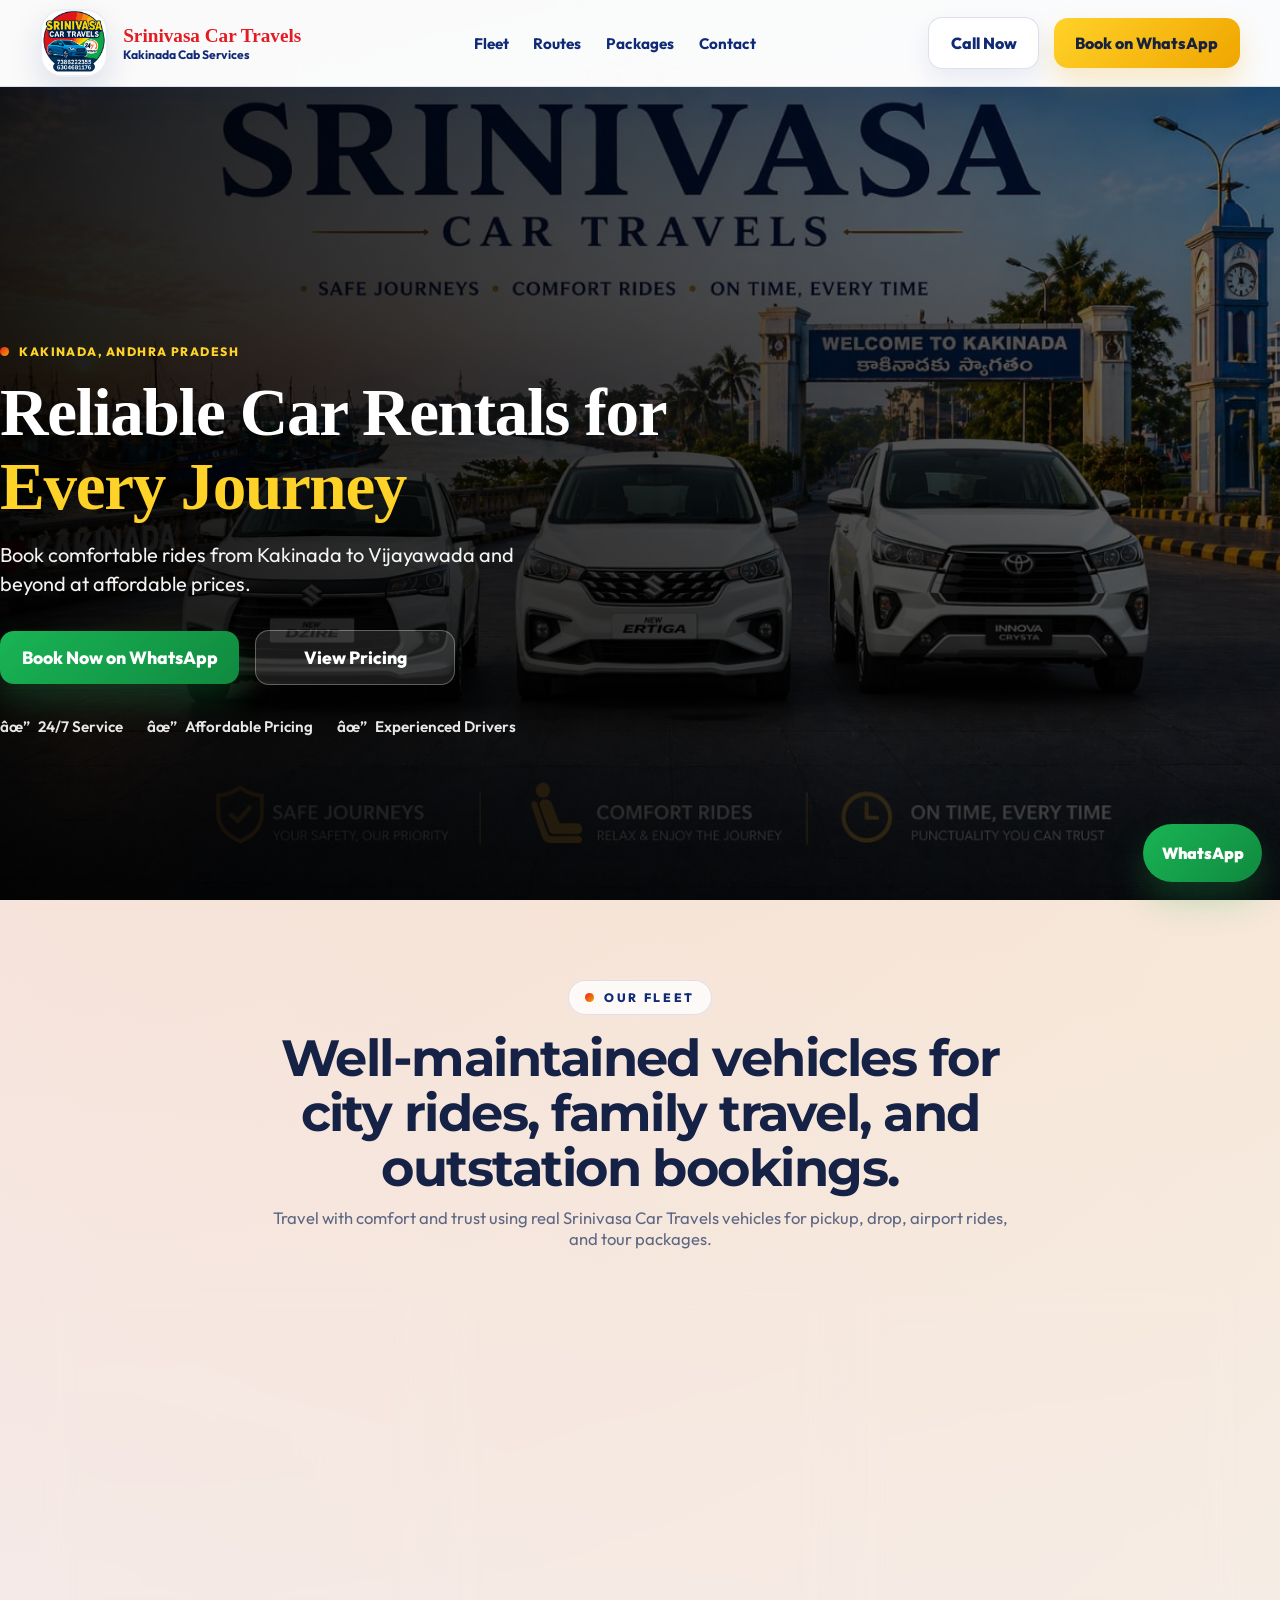
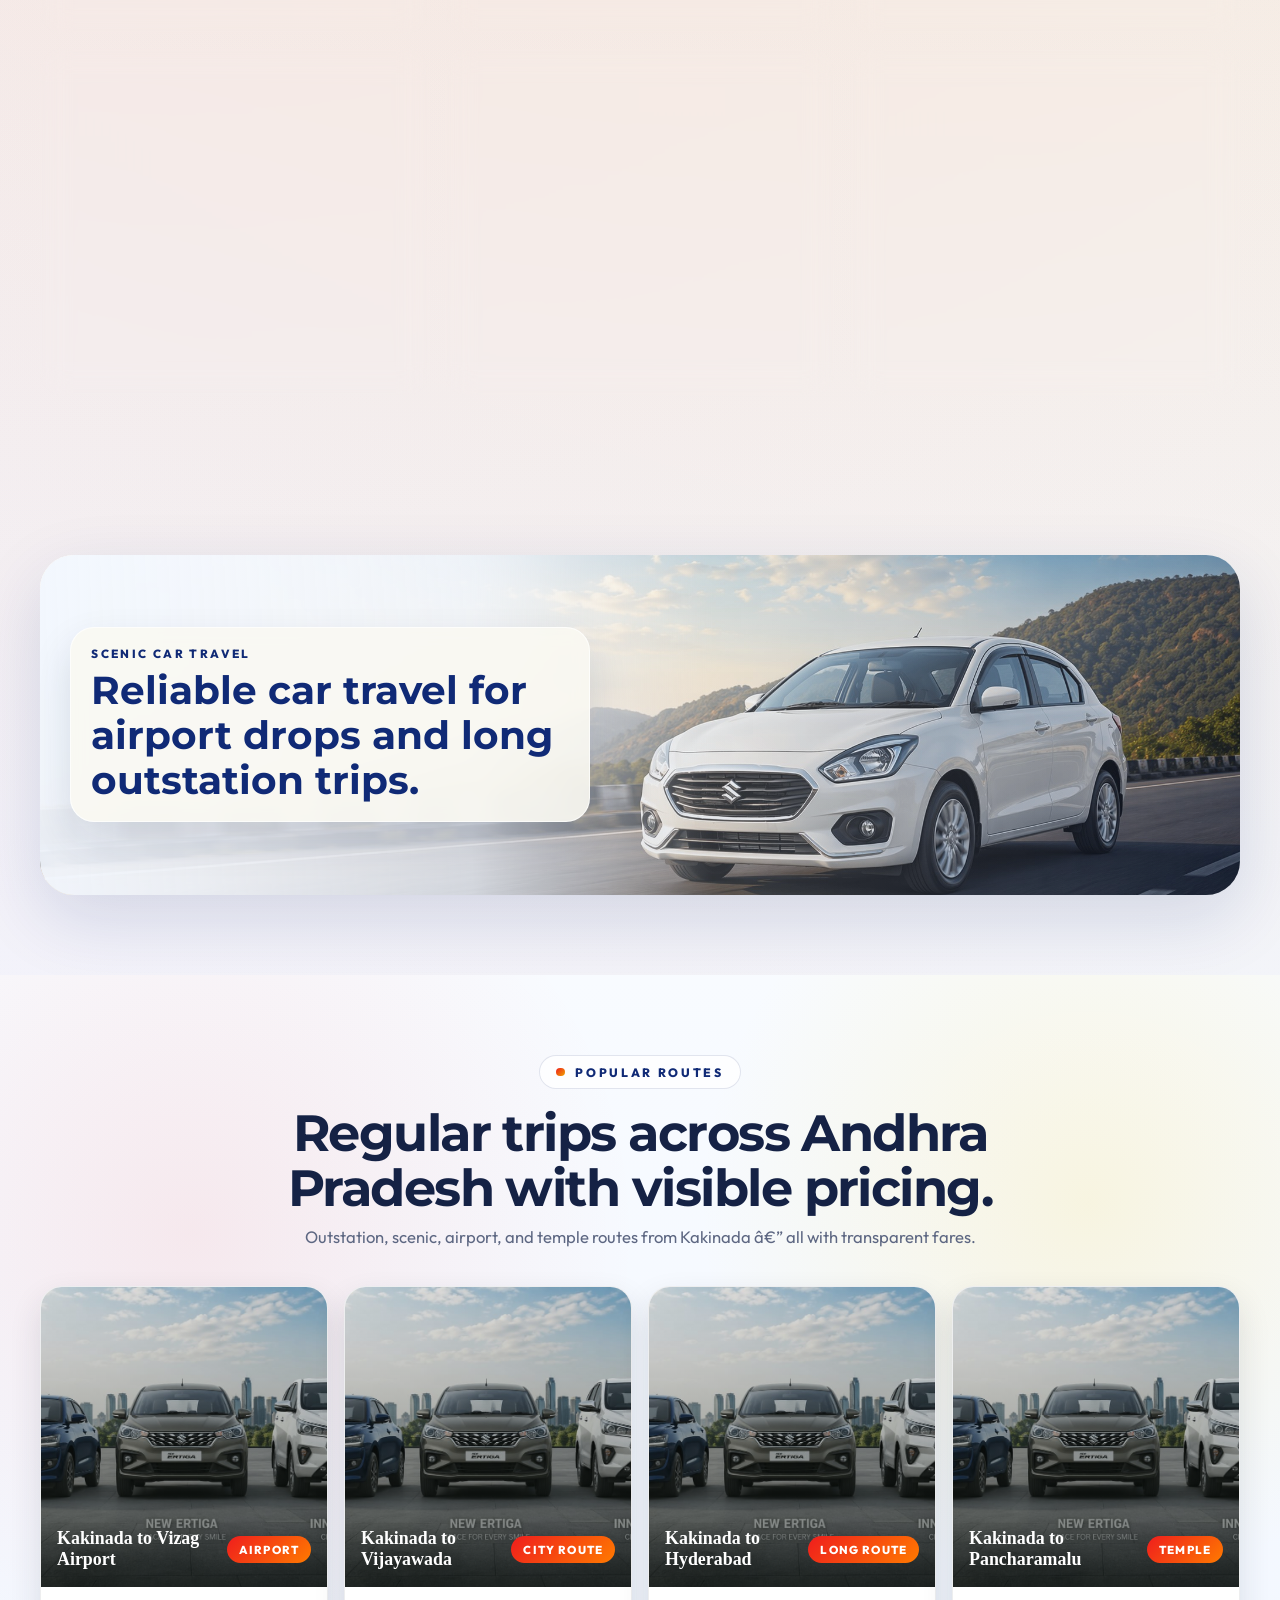
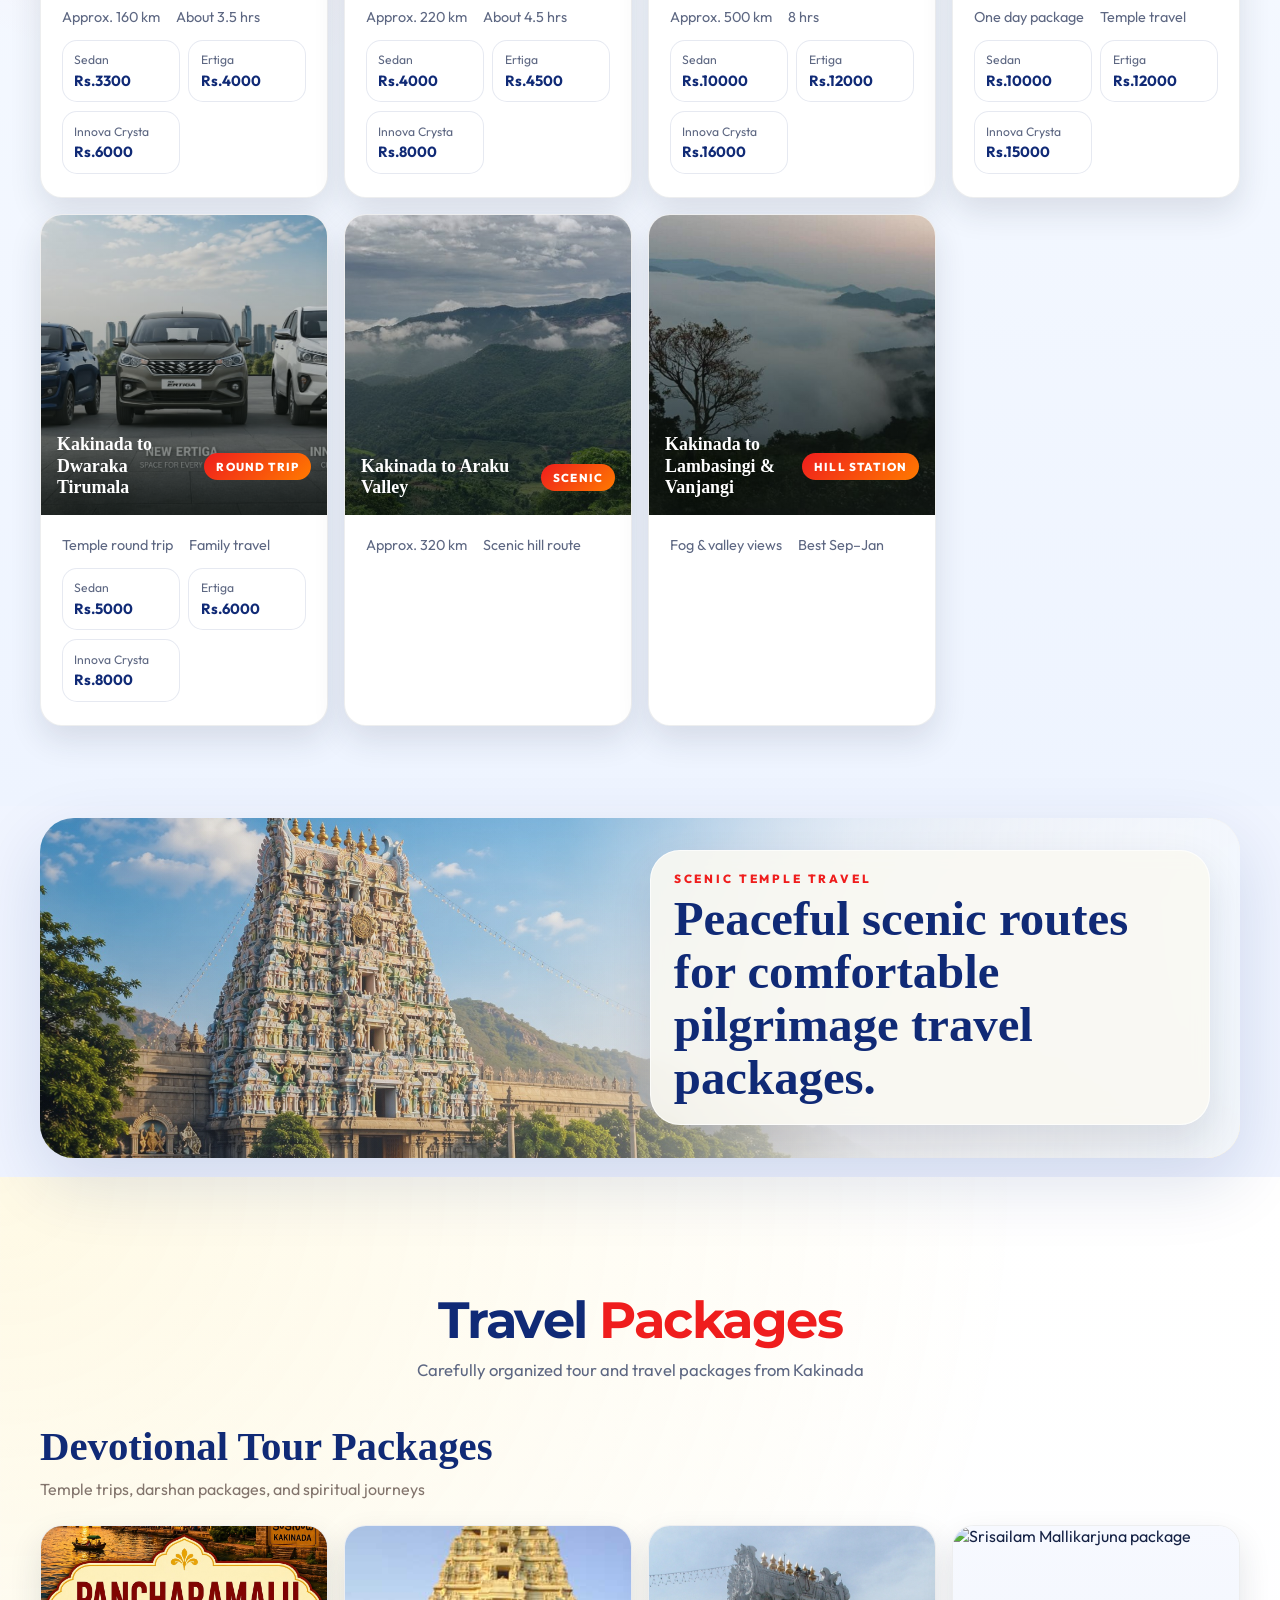
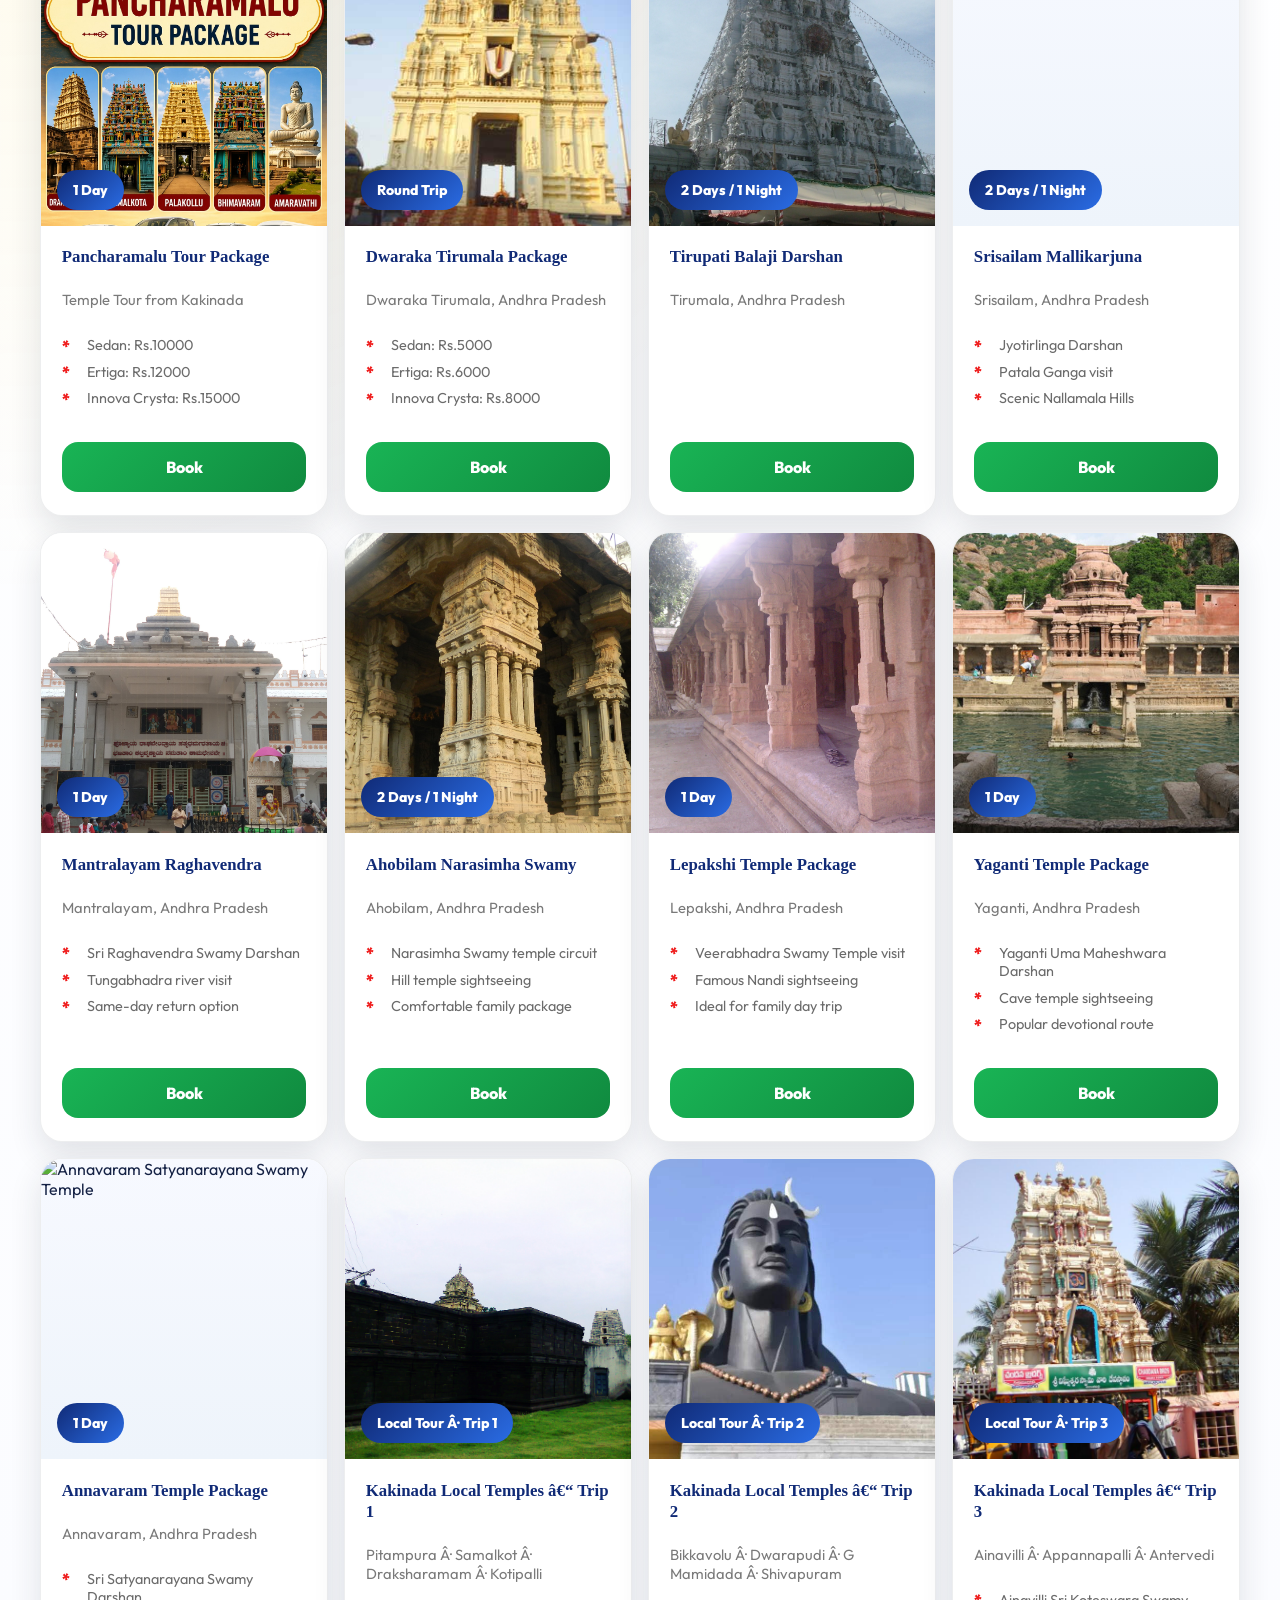
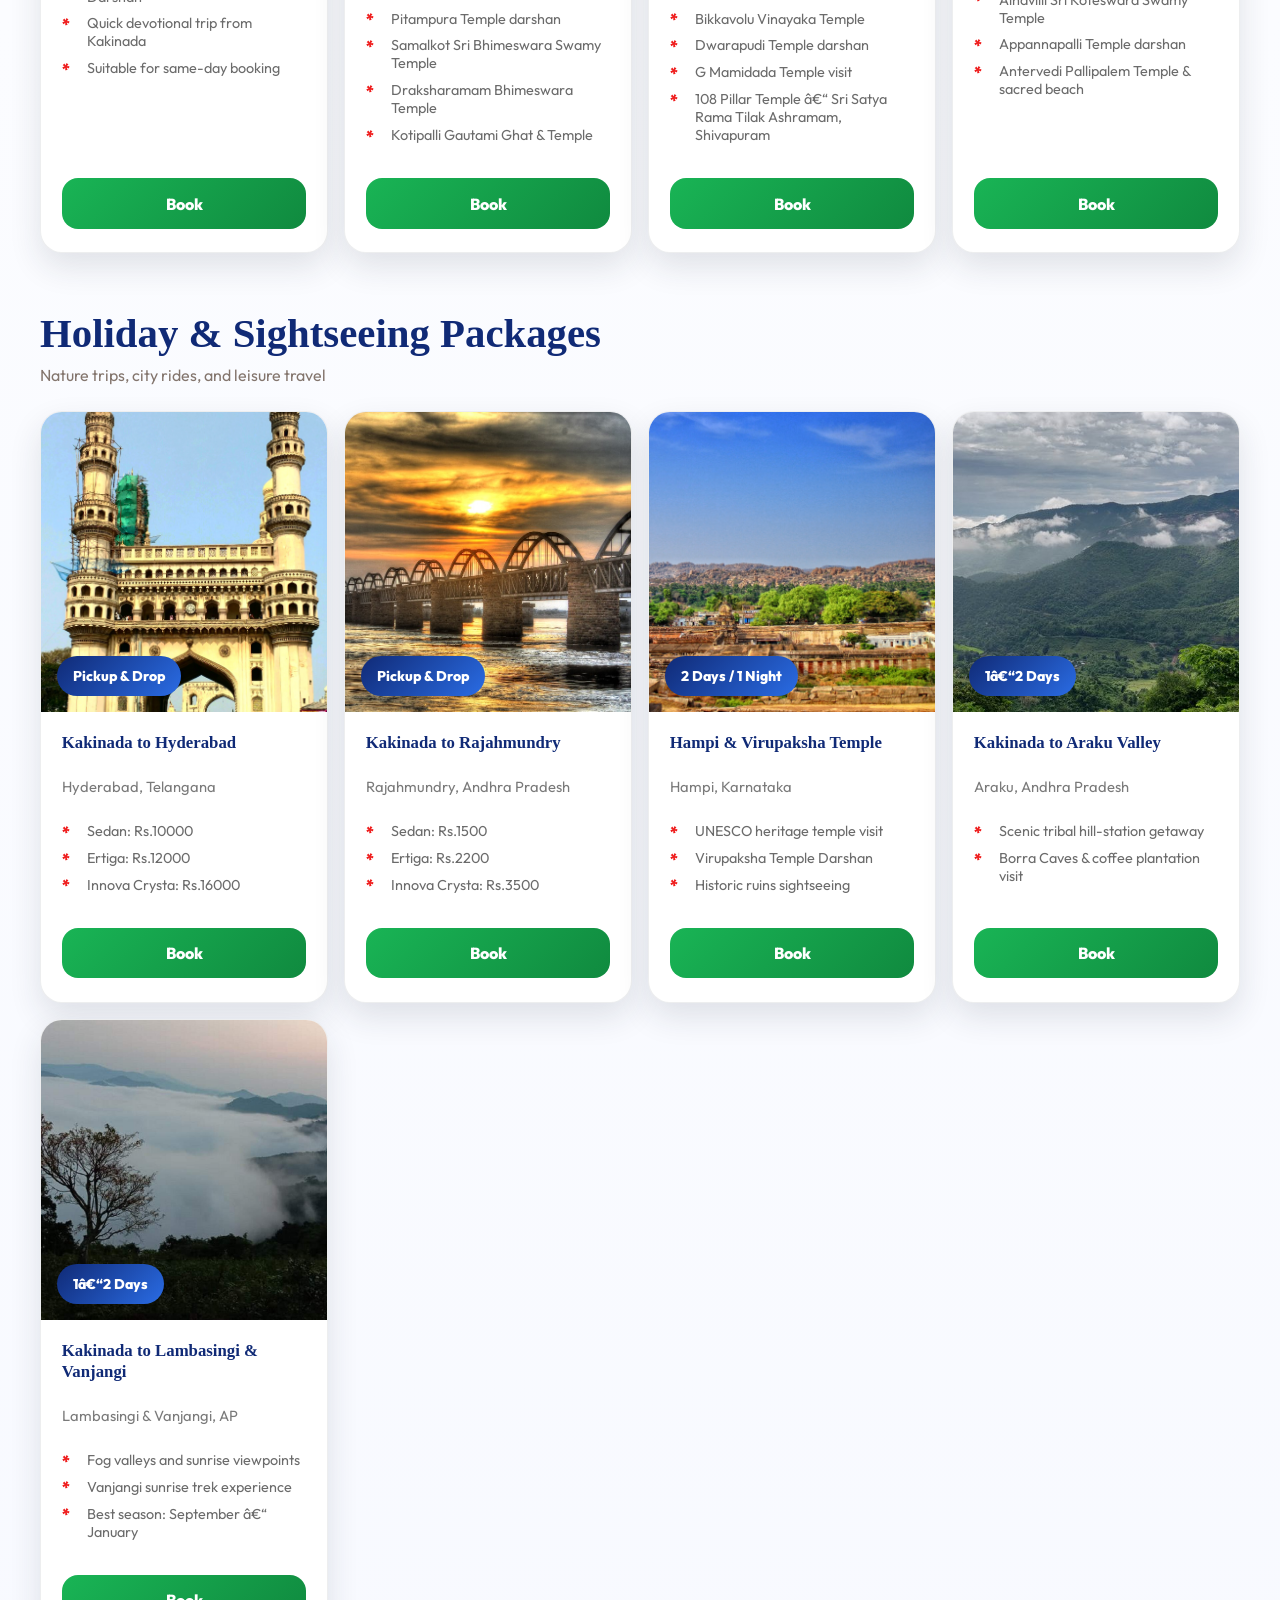
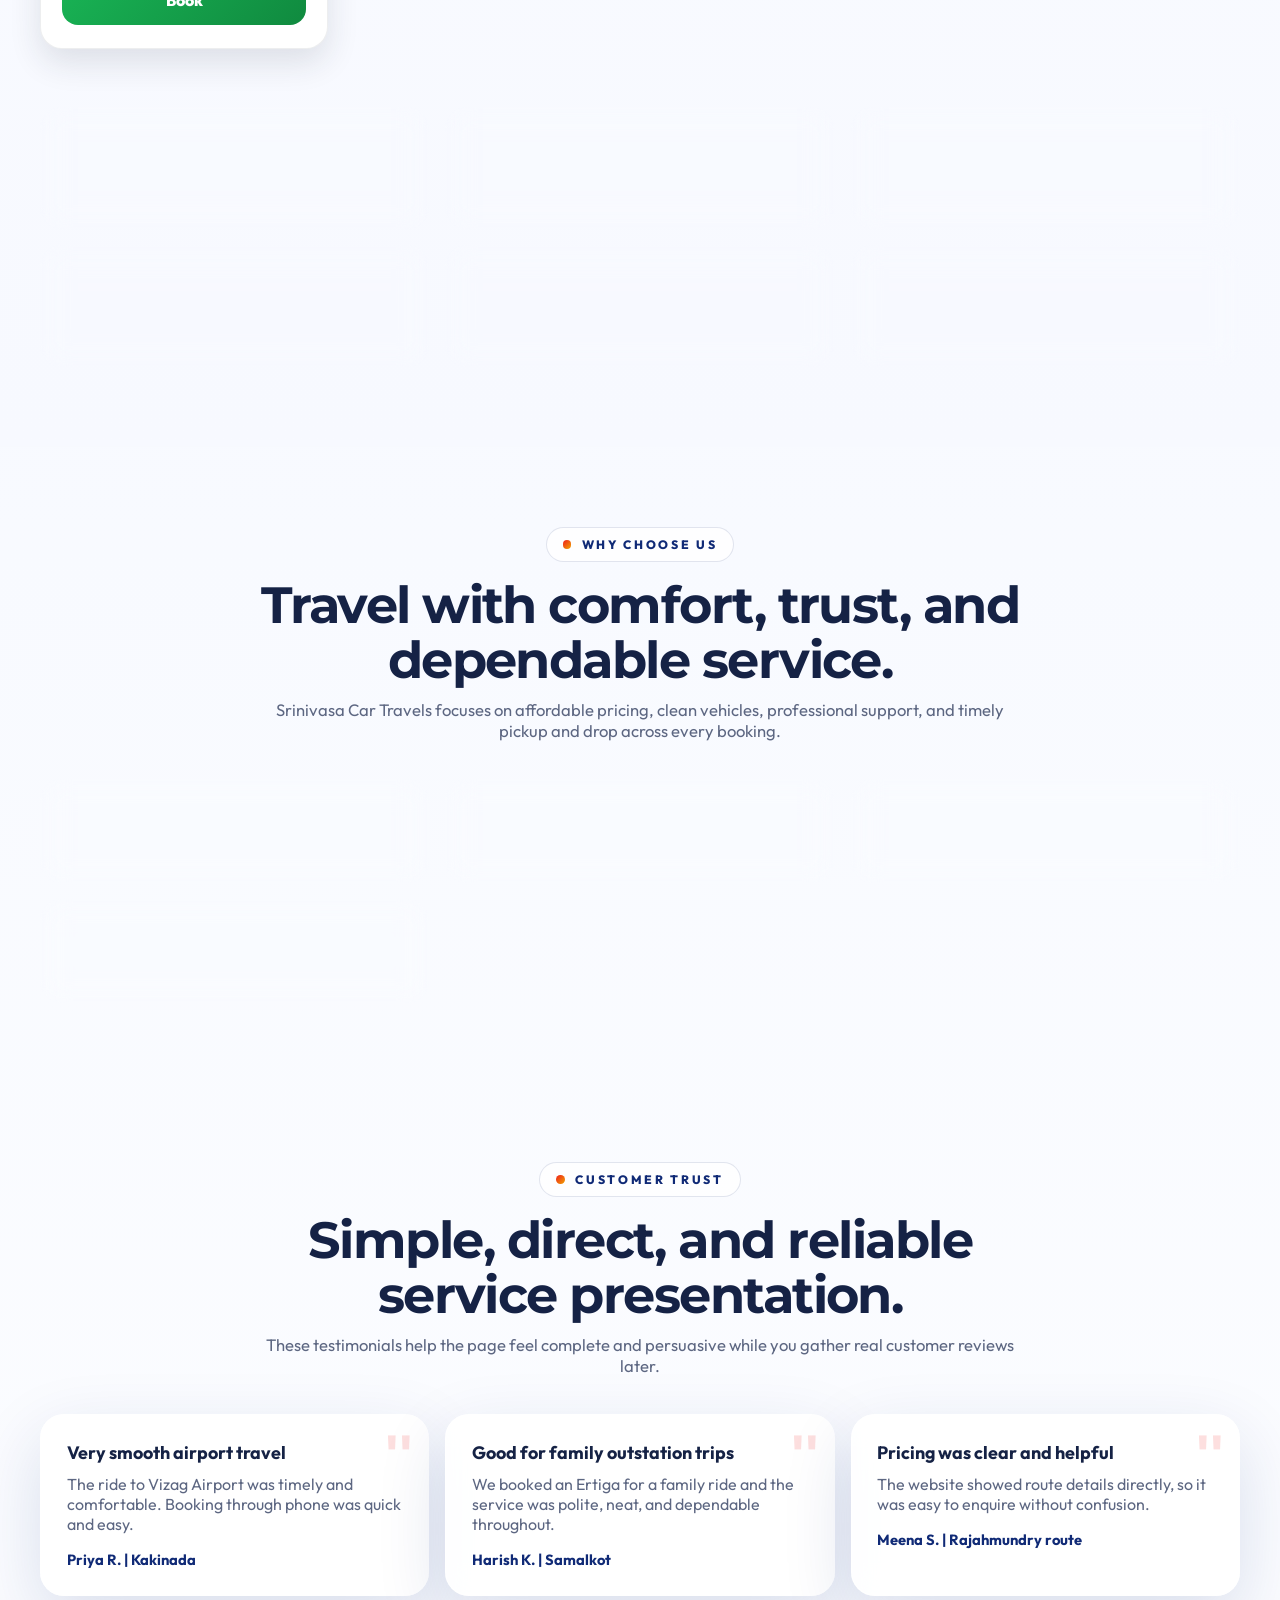
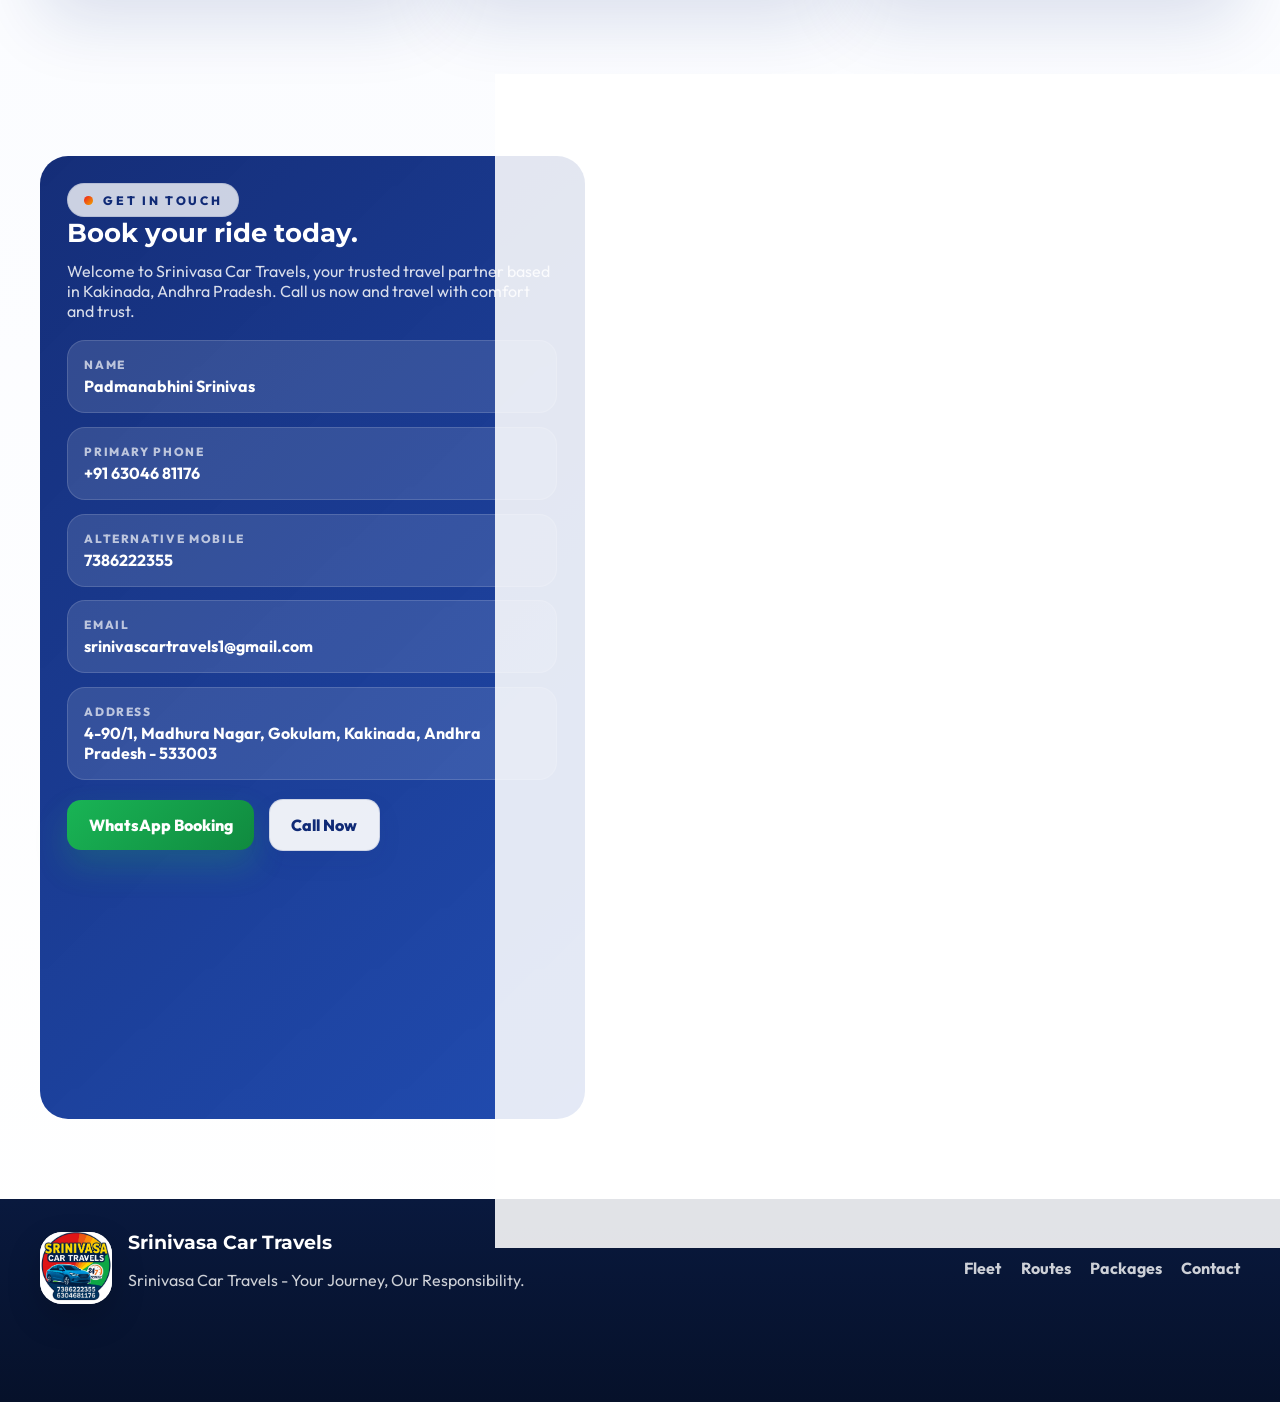
==== srinivasa car travels v2/index.html @ ab6a7a94 "Update Popular Routes car imagery and remove scenic route pricing" ====
<!DOCTYPE html>
<html lang="en">
<head>
  <meta charset="UTF-8">
  <meta name="viewport" content="width=device-width, initial-scale=1.0">
  <meta
    name="description"
    content="Srinivasa Car Travels is a reliable and affordable taxi service in Kakinada offering safe local travel, airport transfers, tour packages, rental services, and outstation cab bookings."
  >
  <title>Srinivasa Car Travels | Reliable & Affordable Taxi Services in Kakinada</title>
  <link rel="preconnect" href="https://fonts.googleapis.com">
  <link rel="preconnect" href="https://fonts.gstatic.com" crossorigin>
  <link href="https://fonts.googleapis.com/css2?family=Montserrat:wght@400;500;600;700;800&family=Outfit:wght@400;500;600;700;800&display=swap" rel="stylesheet">
  <style>
    :root {
      --bg: #f6f8fd;
      --surface: rgba(255, 255, 255, 0.88);
      --text: #152245;
      --muted: #5d6782;
      --primary: #ef1d1d;
      --primary-dark: #102a76;
      --accent: #ffd228;
      --accent-deep: #f0a500;
      --green: #19b455;
      --green-dark: #108a3f;
      --shadow: 0 24px 70px rgba(16, 42, 118, 0.14);
      --radius-lg: 32px;
      --radius-md: 24px;
      --max: 1200px;
    }

    * { box-sizing: border-box; }
    html { scroll-behavior: smooth; }

    body {
      margin: 0;
      font-family: "Outfit", sans-serif;
      color: var(--text);
      background:
        radial-gradient(circle at top left, rgba(239, 29, 29, 0.12), transparent 28%),
        radial-gradient(circle at top right, rgba(255, 210, 40, 0.18), transparent 26%),
        linear-gradient(180deg, #f8fbff 0%, #eef3ff 46%, #ffffff 100%);
    }

    a { color: inherit; text-decoration: none; }
    img { display: block; max-width: 100%; }

    .shell {
      width: min(var(--max), calc(100% - 1.5rem));
      margin: 0 auto;
    }

    .eyebrow {
      display: inline-flex;
      align-items: center;
      gap: 0.65rem;
      padding: 0.55rem 1rem;
      border-radius: 999px;
      border: 1px solid rgba(16, 42, 118, 0.12);
      background: rgba(255, 255, 255, 0.78);
      color: var(--primary-dark);
      font-size: 0.76rem;
      font-weight: 800;
      letter-spacing: 0.22em;
      text-transform: uppercase;
    }

    .eyebrow::before {
      content: "";
      width: 0.55rem;
      height: 0.55rem;
      border-radius: 50%;
      background: linear-gradient(135deg, var(--primary), var(--accent-deep));
    }

    .section-heading {
      max-width: 760px;
      margin: 0 auto 2.4rem;
      text-align: center;
    }

    .section-heading h2 {
      margin: 0.95rem 0 0.7rem;
      font-family: "Montserrat", sans-serif;
      font-size: clamp(2.1rem, 4vw, 3.7rem);
      line-height: 1.08;
      letter-spacing: -0.03em;
    }

    .section-heading p {
      margin: 0;
      color: var(--muted);
      font-size: 1.04rem;
    }

    .card {
      background: var(--surface);
      border: 1px solid rgba(255, 255, 255, 0.65);
      box-shadow: var(--shadow);
      backdrop-filter: blur(14px);
    }

    .site-header {
      position: fixed;
      top: 0;
      left: 0;
      right: 0;
      z-index: 50;
      background: rgba(255, 255, 255, 0.98);
      border-bottom: 1px solid rgba(16, 42, 118, 0.12);
      box-shadow: 0 10px 28px rgba(16, 42, 118, 0.08);
    }

    .site-header .shell {
      display: flex;
      align-items: center;
      justify-content: space-between;
      gap: 1rem;
      min-height: 86px;
    }

    .brand {
      display: flex;
      align-items: center;
      gap: 0.95rem;
      min-width: 0;
    }

    .brand-mark {
      width: 68px;
      height: 68px;
      border-radius: 22px;
      overflow: hidden;
      flex: 0 0 auto;
      background: white;
      border: 2px solid rgba(16, 42, 118, 0.08);
      box-shadow: 0 14px 32px rgba(16, 42, 118, 0.12);
    }

    .brand-mark img {
      width: 100%;
      height: 100%;
      object-fit: cover;
    }

    .brand-text strong,
    .brand-text span {
      display: block;
      white-space: nowrap;
    }

    .brand-text strong {
      font-family: Georgia, "Times New Roman", serif;
      font-size: 1.2rem;
      color: #e51b23;
      font-weight: 700;
    }

    .brand-text span {
      color: var(--primary-dark);
      font-size: 0.76rem;
      font-weight: 700;
    }

    .nav,
    .header-actions,
    .hero-actions,
    .footer-links,
    .form-actions {
      display: flex;
      align-items: center;
      gap: 0.9rem;
      flex-wrap: wrap;
    }

    .nav {
      gap: 1.55rem;
      justify-content: center;
    }

    .nav a {
      color: var(--primary-dark);
      font-weight: 700;
      font-size: 0.95rem;
      position: relative;
    }

    .nav a::after {
      content: "";
      position: absolute;
      left: 0;
      bottom: -0.3rem;
      width: 100%;
      height: 3px;
      border-radius: 999px;
      background: linear-gradient(90deg, var(--primary), var(--accent-deep));
      transform: scaleX(0);
      transform-origin: center;
      transition: transform 0.25s ease;
    }

    .nav a:hover::after,
    .nav a:focus-visible::after {
      transform: scaleX(1);
    }

    .btn {
      display: inline-flex;
      align-items: center;
      justify-content: center;
      gap: 0.6rem;
      min-height: 50px;
      padding: 0.95rem 1.35rem;
      border-radius: 14px;
      border: 0;
      font-weight: 800;
      transition: transform 0.25s ease, box-shadow 0.25s ease, filter 0.25s ease;
    }

    .btn:hover,
    .btn:focus-visible {
      transform: translateY(-2px);
      filter: brightness(1.03);
    }

    .btn-primary {
      background: linear-gradient(135deg, var(--accent), var(--accent-deep));
      color: #18213d;
      box-shadow: 0 14px 28px rgba(240, 165, 0, 0.22);
    }

    .btn-whatsapp {
      background: linear-gradient(135deg, var(--green), var(--green-dark));
      color: #fff;
      box-shadow: 0 16px 32px rgba(31, 173, 83, 0.24);
    }

    .btn-light {
      background: rgba(255, 255, 255, 0.92);
      color: var(--primary-dark);
      border: 1px solid rgba(16, 42, 118, 0.14);
      box-shadow: 0 10px 24px rgba(16, 42, 118, 0.08);
    }

    .hero {
      position: relative;
      min-height: 100svh;
      display: flex;
      align-items: stretch;
      overflow: hidden;
      padding-top: 86px;
      color: white;
      background: #081737;
    }

    .hero-slides,
    .hero-overlay {
      position: absolute;
      inset: 0;
    }

    .hero-slide {
      position: absolute;
      inset: 0;
      opacity: 0;
      transition: opacity 1.2s ease;
    }

    .hero-slide.active { opacity: 1; }

    .hero-slide img {
      width: 100%;
      height: 100%;
      object-fit: cover;
      transform: scale(1.02);
      transition: transform 6.2s ease;
    }

    .hero-slide.active img {
      transform: scale(1.12);
    }

    .hero-slide.hero-slide-poster img,
    .hero-slide.hero-slide-poster.active img {
      object-position: center top;
      transform: none;
      transition: none;
    }

    .hero-overlay {
      background: linear-gradient(to right, rgba(0, 0, 0, 0.85) 0%, rgba(0, 0, 0, 0.3) 100%), 
                  linear-gradient(to bottom, rgba(0, 0, 0, 0.2) 0%, rgba(0, 0, 0, 0.6) 100%);
    }

    .hero-dots {
      position: absolute;
      right: 2rem;
      bottom: 2rem;
      display: flex;
      gap: 0.6rem;
      z-index: 5;
    }

    .hero-dots span {
      width: 0.8rem;
      height: 0.8rem;
      border-radius: 999px;
      background: rgba(255, 255, 255, 0.4);
      cursor: pointer;
      transition: width 0.3s ease, background 0.3s ease;
    }

    .hero-dots span.active {
      width: 2.2rem;
      background: var(--accent);
    }

    .hero-trust-badges {
      display: flex;
      flex-wrap: wrap;
      gap: 1.5rem;
      margin-top: 2rem;
    }

    .trust-item {
      display: flex;
      align-items: center;
      gap: 0.5rem;
      font-size: 0.95rem;
      font-weight: 600;
      color: rgba(255, 255, 255, 0.9);
    }

    .trust-item i {
      color: var(--accent);
      font-size: 1.1rem;
    }

    .hero-actions .btn {
      min-width: 200px;
      font-size: 1.1rem;
    }

    .btn-secondary {
      background: rgba(255, 255, 255, 0.1);
      backdrop-filter: blur(10px);
      color: #fff;
      border: 1px solid rgba(255, 255, 255, 0.3);
    }

    .btn-secondary:hover {
      background: rgba(255, 255, 255, 0.2);
    }

    .hero-grid,
    .fleet-grid,
    .route-grid,
    .package-grid,
    .package-price-grid,
    .testimonial-grid,
    .contact-grid,
    .footer-inner,
    .hero-stat-row,
    .hero-contact,
    .form-grid {
      display: grid;
      gap: 1rem;
    }

    .hero-grid {
      position: relative;
      z-index: 2;
      grid-template-columns: 1fr;
      align-items: end;
      width: 100%;
      padding: 5.5rem 0 4.25rem;
    }

    .hero-copy {
      max-width: 720px;
      padding: 0 0 1rem;
    }

    .hero-copy h1 {
      margin: 1rem 0 1rem;
      font-family: Georgia, "Times New Roman", serif;
      font-size: clamp(2.5rem, 6vw, 4.2rem);
      line-height: 1.1;
      letter-spacing: -0.02em;
      text-shadow: 0 10px 28px rgba(0, 0, 0, 0.25);
    }

    .hero-copy .highlight { color: var(--accent); }

    .hero-copy p {
      margin: 0 0 1.6rem;
      max-width: 540px;
      color: rgba(255, 255, 255, 0.88);
      font-size: 1.05rem;
      line-height: 1.45;
    }

    .hero-copy .eyebrow {
      color: var(--accent);
      background: transparent;
      border: 0;
      padding: 0;
      letter-spacing: 0.12em;
    }

    .hero-actions {
      gap: 1rem;
    }

    .hero-subline {
      max-width: 560px;
      color: rgba(255, 255, 255, 0.86);
      font-size: 0.98rem;
    }

    section { padding: 5rem 0; }
    section[id] { scroll-margin-top: 118px; }

    .fleet-grid { grid-template-columns: repeat(3, minmax(0, 1fr)); }
    .route-grid,
    .package-grid {
      grid-template-columns: repeat(4, minmax(0, 1fr));
      align-items: stretch;
    }

    .package-grid { max-width: none; margin: 0 auto 3rem; }
    .package-price-grid { grid-template-columns: repeat(3, minmax(0, 1fr)); }
    .testimonial-grid { grid-template-columns: repeat(3, minmax(0, 1fr)); }
    .contact-grid { grid-template-columns: 0.92fr 1.08fr; align-items: stretch; }
    .footer-inner { grid-template-columns: 1.1fr 0.9fr; align-items: center; }
    .form-grid { grid-template-columns: repeat(2, minmax(0, 1fr)); }

    .fleet-card { border-radius: 22px; overflow: hidden; }
    .fleet-image { position: relative; height: 240px; overflow: hidden; }
    .fleet-image img { width: 100%; height: 100%; object-fit: cover; transition: transform 0.4s ease; }
    .fleet-card:hover .fleet-image img { transform: scale(1.06); }

    .fleet-image.fleet-image-car {
      display: flex;
      align-items: center;
      justify-content: center;
      padding: 0.95rem;
      background: linear-gradient(180deg, #fcfeff 0%, #eef4fb 100%);
    }

    .fleet-image.fleet-image-car img {
      object-fit: contain;
      object-position: center;
      transform: none;
    }

    .fleet-card:hover .fleet-image.fleet-image-car img {
      transform: none;
    }

    .fleet-badge {
      position: absolute;
      left: 1rem;
      bottom: 1rem;
      display: inline-flex;
      align-items: center;
      gap: 0.45rem;
      padding: 0.45rem 0.8rem;
      border-radius: 999px;
      background: linear-gradient(135deg, var(--primary-dark), #1c48c1);
      color: #fff;
      font-size: 0.72rem;
      font-weight: 800;
      text-transform: uppercase;
      letter-spacing: 0.12em;
    }

    .fleet-copy { padding: 1.2rem; }
    .fleet-copy h3 { margin: 0 0 0.4rem; font-size: 1.08rem; }
    .fleet-copy p { margin: 0; color: var(--muted); font-size: 0.94rem; }

    .photo-break {
      position: relative;
      overflow: hidden;
      border-radius: 34px;
      min-height: 340px;
      margin: 0 auto;
      box-shadow: var(--shadow);
      background: linear-gradient(180deg, #f7fbff 0%, #edf4ff 100%);
    }

    .photo-break img {
      position: absolute;
      inset: 0;
      width: 100%;
      height: 100%;
      object-fit: cover;
      z-index: 0;
    }

    .photo-break::after {
      content: "";
      position: absolute;
      inset: 0;
      z-index: 1;
      pointer-events: none;
    }

    .photo-break-subject {
      position: absolute;
      z-index: 2;
      pointer-events: none;
      border: 2px solid rgba(255, 210, 40, 0.72);
      background: radial-gradient(circle at center, rgba(255, 210, 40, 0.08) 0%, rgba(255, 210, 40, 0.03) 56%, rgba(255, 210, 40, 0) 82%);
      box-shadow: 0 0 0 8px rgba(255, 210, 40, 0.08), 0 0 30px rgba(255, 210, 40, 0.14);
    }

    .photo-break-copy {
      position: relative;
      z-index: 3;
      min-height: 340px;
      display: grid;
      padding: 1.6rem;
    }

    .photo-break-copy div {
      max-width: min(530px, 46%);
      padding: 1.1rem 1.25rem;
      border-radius: 24px;
      background: rgba(250, 249, 242, 0.9);
      border: 1px solid rgba(255, 255, 255, 0.72);
      box-shadow: 0 18px 40px rgba(15, 31, 72, 0.12);
      backdrop-filter: blur(8px);
    }

    .photo-break-copy p {
      margin: 0;
      color: var(--primary-dark);
      font-size: 0.74rem;
      text-transform: uppercase;
      letter-spacing: 0.2em;
      font-weight: 800;
    }

    .photo-break-copy h3 {
      margin: 0.45rem 0 0;
      font-family: "Montserrat", sans-serif;
      font-size: clamp(1.5rem, 3.1vw, 2.45rem);
      line-height: 1.15;
      color: var(--primary-dark);
    }

    .photo-break.photo-break-car img {
      object-position: right center;
    }

    .photo-break.photo-break-car::after {
      background:
        linear-gradient(90deg, rgba(242, 247, 255, 0.94) 0%, rgba(242, 247, 255, 0.78) 36%, rgba(242, 247, 255, 0.18) 56%, rgba(12, 31, 78, 0.16) 100%),
        linear-gradient(180deg, rgba(255, 255, 255, 0.06) 0%, rgba(11, 30, 72, 0.12) 100%);
    }

    .photo-break.photo-break-car .photo-break-copy {
      place-items: center start;
      padding: 1.9rem;
    }

    .photo-break.photo-break-car .photo-break-copy div {
      max-width: min(520px, 50%);
    }

    .photo-break.photo-break-car .photo-break-subject { display: none; }

    .package-transition-wrap {
      padding-top: 0.75rem;
      padding-bottom: 1.2rem;
    }

    .photo-break.photo-break-temple img {
      object-position: left center;
    }

    .photo-break.photo-break-temple::after {
      background:
        linear-gradient(90deg, rgba(9, 25, 62, 0.16) 0%, rgba(242, 247, 255, 0.2) 44%, rgba(242, 247, 255, 0.76) 68%, rgba(242, 247, 255, 0.94) 100%),
        linear-gradient(180deg, rgba(255, 255, 255, 0.05) 0%, rgba(11, 30, 72, 0.1) 100%);
    }

    .photo-break.photo-break-temple .photo-break-copy {
      place-items: center end;
      padding: 1.9rem;
    }

    .photo-break.photo-break-temple .photo-break-copy div {
      max-width: min(560px, 52%);
      border-radius: 30px;
      padding: 1.25rem 1.45rem;
    }

    .photo-break.photo-break-temple .photo-break-copy p {
      color: var(--primary);
      letter-spacing: 0.24em;
    }

    .photo-break.photo-break-temple .photo-break-copy h3 {
      font-family: Georgia, "Times New Roman", serif;
      font-size: clamp(2rem, 4vw, 3.05rem);
      line-height: 1.08;
    }

    .photo-break.photo-break-temple .photo-break-subject { display: none; }

    .packages .section-heading {
      margin-bottom: 2.8rem;
    }

    .packages .eyebrow {
      display: none;
    }

    .packages-heading {
      margin: 0;
      font-family: Georgia, "Times New Roman", serif;
      font-size: clamp(3rem, 6vw, 4.6rem);
      line-height: 1;
      letter-spacing: -0.04em;
      color: var(--primary-dark);
    }

    .packages-heading span {
      color: var(--primary);
    }

    .packages-subtitle {
      margin-top: 0.95rem;
      color: #83756d;
      font-size: 1.05rem;
    }

    .package-category {
      margin-bottom: 3.6rem;
    }

    .package-category:last-of-type {
      margin-bottom: 0;
    }

    .package-category-heading {
      max-width: 760px;
      margin: 0 0 1.6rem;
    }

    .package-category-title {
      margin: 0;
      font-family: Georgia, "Times New Roman", serif;
      font-size: clamp(1.8rem, 3.4vw, 2.55rem);
      line-height: 1.12;
      color: var(--primary-dark);
    }

    .package-category-subtitle {
      margin: 0.55rem 0 0;
      color: #83756d;
      font-size: 1rem;
    }

    .routes {
      position: relative;
      overflow: hidden;
      background:
        radial-gradient(circle at 15% 18%, rgba(239, 29, 29, 0.08), transparent 28%),
        radial-gradient(circle at 85% 16%, rgba(255, 210, 40, 0.14), transparent 24%),
        linear-gradient(180deg, #f8fbff 0%, #eef4ff 100%);
    }

    .travel-card {
      display: flex;
      flex-direction: column;
      height: 100%;
      padding: 0;
      overflow: hidden;
      border-radius: 22px;
      background: #fff;
      border: 1px solid rgba(31, 41, 55, 0.08);
      box-shadow: 0 14px 32px rgba(31, 41, 55, 0.12);
      backdrop-filter: none;
    }

    .travel-card-media {
      position: relative;
      width: 100%;
      height: clamp(240px, 24vw, 300px);
      aspect-ratio: 4 / 3;
      overflow: hidden;
      flex: 0 0 auto;
      background: linear-gradient(180deg, #f7f9ff 0%, #eef4fb 100%);
    }

    .travel-card-media img {
      width: 100%;
      height: 100%;
      object-fit: cover;
      object-position: center;
      display: block;
      transition: transform 0.45s ease;
    }

    .travel-card:hover .travel-card-media img {
      transform: scale(1.06);
    }

    .travel-card-body {
      display: flex;
      flex-direction: column;
      flex: 1;
      gap: 0.85rem;
      padding: 1.35rem 1.3rem 1.45rem;
    }

    .route-media::after {
      content: "";
      position: absolute;
      inset: 0;
      background: linear-gradient(180deg, rgba(20, 28, 24, 0.06) 0%, rgba(20, 28, 24, 0.64) 100%);
    }

    .route-title {
      position: absolute;
      left: 1rem;
      right: 1rem;
      bottom: 1rem;
      z-index: 1;
      display: flex;
      align-items: center;
      justify-content: space-between;
      gap: 1rem;
      color: white;
      font-weight: 800;
    }

    .route-title > div {
      flex: 1;
      min-width: 0;
      font-family: Georgia, "Times New Roman", serif;
      font-size: 1.12rem;
      line-height: 1.2;
      text-shadow: 0 10px 24px rgba(0, 0, 0, 0.28);
    }

    .route-badge {
      padding: 0.38rem 0.75rem;
      border-radius: 999px;
      background: linear-gradient(135deg, var(--primary), #ff7a00);
      color: white;
      font-size: 0.72rem;
      text-transform: uppercase;
      letter-spacing: 0.1em;
    }

    .route-body { justify-content: flex-start; }

    .route-meta {
      display: flex;
      flex-wrap: wrap;
      gap: 0.85rem 1rem;
      color: var(--muted);
      font-size: 0.9rem;
      margin: 0;
    }

    .route-prices {
      display: grid;
      grid-template-columns: repeat(2, minmax(0, 1fr));
      gap: 0.55rem;
      margin-top: auto;
    }

    .route-prices div {
      padding: 0.72rem;
      border-radius: 15px;
      background: rgba(255, 255, 255, 0.88);
      border: 1px solid rgba(16, 42, 118, 0.1);
    }

    .route-prices span { display: block; color: var(--muted); font-size: 0.76rem; margin-bottom: 0.15rem; }
    .route-prices strong { color: var(--primary-dark); font-size: 0.92rem; }

    .packages {
      padding-top: 6.25rem;
      background:
        radial-gradient(circle at top left, rgba(255, 210, 40, 0.12), transparent 24%),
        linear-gradient(180deg, #ffffff 0%, #f7f9ff 100%);
    }
    .package-duration {
      position: absolute;
      left: 1rem;
      bottom: 1rem;
      display: inline-flex;
      align-items: center;
      min-height: 40px;
      padding: 0 1rem;
      border-radius: 999px;
      background: linear-gradient(135deg, var(--primary-dark), #2a6ce4);
      color: #fff;
      font-size: 0.88rem;
      font-weight: 800;
    }

    .package-card h3 {
      margin: 0 0 0.55rem;
      font-family: Georgia, "Times New Roman", serif;
      font-size: 1.05rem;
      line-height: 1.25;
      color: var(--primary-dark);
    }

    .package-location {
      margin: 0 0 0.8rem;
      color: #7a7a7a;
      font-size: 0.92rem;
    }

    .feature-list {
      display: grid;
      gap: 0.55rem;
      margin: 0 0 1.3rem;
      padding: 0;
      list-style: none;
      color: #6b6b6b;
      font-size: 0.9rem;
    }

    .feature-list:empty {
      display: none;
      margin: 0;
    }

    .feature-list li {
      position: relative;
      padding-left: 1.6rem;
    }

    .feature-list li::before {
      content: "*";
      position: absolute;
      left: 0;
      top: -0.02rem;
      color: var(--primary);
      font-size: 1rem;
      font-weight: 900;
    }

    .package-book {
      margin-top: auto;
      width: 100%;
      min-height: 48px;
      border-radius: 16px;
      background: linear-gradient(135deg, var(--green), var(--green-dark));
      color: #fff;
      box-shadow: none;
    }

    .price-card { padding: 1.25rem; border-radius: 22px; text-align: center; }
    .price-card h4 { margin: 0 0 0.35rem; font-size: 1rem; }
    .price-card p { margin: 0; color: var(--muted); font-size: 0.86rem; }
    .price-card strong { display: block; margin: 0.55rem 0 0.45rem; color: var(--primary-dark); font-size: 1.3rem; }

    .testimonial-card { position: relative; padding: 1.6rem; border-radius: 24px; }
    .testimonial-card::before {
      content: "''";
      position: absolute;
      top: 0.8rem;
      right: 1rem;
      color: rgba(239, 29, 29, 0.14);
      font-family: "Montserrat", sans-serif;
      font-size: 3rem;
      font-weight: 800;
      line-height: 1;
    }

    .testimonial-card h3 { margin: 0 0 0.65rem; font-size: 1.12rem; }
    .testimonial-card p { margin: 0; color: var(--muted); }
    .testimonial-card span { display: block; margin-top: 1rem; color: var(--primary-dark); font-weight: 700; font-size: 0.92rem; }

    .contact-panel,
    .enquiry-panel {
      padding: 1.7rem;
      border-radius: 28px;
    }

    .contact-panel {
      color: white;
      background:
        linear-gradient(135deg, rgba(16, 42, 118, 0.98), rgba(19, 65, 173, 0.94)),
        linear-gradient(180deg, rgba(239, 29, 29, 0.14), rgba(255, 210, 40, 0.08));
    }

    .contact-panel h3,
    .enquiry-panel h3 {
      margin: 0 0 0.8rem;
      font-size: 1.6rem;
      font-family: "Montserrat", sans-serif;
    }

    .contact-panel p,
    .enquiry-panel p { margin: 0 0 1rem; }
    .contact-panel p { color: rgba(255, 255, 255, 0.84); }
    .enquiry-panel p { color: var(--muted); margin-bottom: 1.2rem; }

    .contact-stack { display: grid; gap: 0.85rem; margin: 1.2rem 0; }
    .contact-item {
      padding: 1rem;
      border-radius: 18px;
      background: rgba(255, 255, 255, 0.12);
      border: 1px solid rgba(255, 255, 255, 0.14);
    }

    .contact-item small {
      display: block;
      color: rgba(255, 255, 255, 0.68);
      text-transform: uppercase;
      letter-spacing: 0.14em;
      font-size: 0.74rem;
      font-weight: 800;
    }

    .contact-item strong,
    .contact-item a {
      display: block;
      margin-top: 0.25rem;
      font-size: 1rem;
      color: white;
      font-weight: 700;
    }

    .map-frame {
      width: 100%;
      height: 220px;
      margin-top: 1rem;
      border: 0;
      border-radius: 20px;
    }

    label {
      display: grid;
      gap: 0.35rem;
      font-size: 0.92rem;
      font-weight: 700;
      color: var(--primary-dark);
    }

    input, select, textarea {
      width: 100%;
      padding: 0.95rem 1rem;
      border-radius: 16px;
      border: 1px solid rgba(16, 42, 118, 0.12);
      background: rgba(255, 255, 255, 0.96);
      color: var(--text);
      font: inherit;
    }

    textarea { min-height: 140px; resize: vertical; }

    .site-footer {
      padding: 2rem 0 6rem;
      background: linear-gradient(180deg, #09193e 0%, #06112a 100%);
      color: rgba(255, 255, 255, 0.8);
    }

    .footer-brand {
      display: flex;
      align-items: center;
      gap: 1rem;
    }

    .footer-logo {
      width: 72px;
      height: 72px;
      border-radius: 22px;
      overflow: hidden;
      background: white;
      box-shadow: 0 14px 34px rgba(0, 0, 0, 0.18);
    }

    .footer-logo img {
      width: 100%;
      height: 100%;
      object-fit: cover;
    }

    .footer-inner h3 { margin: 0 0 0.5rem; color: white; font-family: "Montserrat", sans-serif; }
    .footer-links { justify-content: flex-end; gap: 0.9rem 1.2rem; font-weight: 700; }

    .floating-whatsapp {
      position: fixed;
      right: 18px;
      bottom: 18px;
      z-index: 60;
      display: inline-flex;
      align-items: center;
      justify-content: center;
      min-width: 58px;
      height: 58px;
      padding: 0 1.15rem;
      border-radius: 999px;
      background: linear-gradient(135deg, var(--green), var(--green-dark));
      color: white;
      font-weight: 900;
      box-shadow: 0 18px 34px rgba(31, 173, 83, 0.26);
    }

    .reveal {
      opacity: 0;
      transform: translateY(20px);
      animation: rise 0.75s ease forwards;
    }

    .reveal:nth-child(2) { animation-delay: 0.08s; }
    .reveal:nth-child(3) { animation-delay: 0.16s; }
    .reveal:nth-child(4) { animation-delay: 0.24s; }
    .reveal:nth-child(5) { animation-delay: 0.32s; }

    @keyframes rise {
      to {
        opacity: 1;
        transform: translateY(0);
      }
    }

    @media (max-width: 1120px) {
      .hero-grid, .contact-grid, .footer-inner { grid-template-columns: 1fr; }
      .fleet-grid, .testimonial-grid { grid-template-columns: repeat(2, minmax(0, 1fr)); }
      .route-grid,
      .package-grid { grid-template-columns: repeat(3, minmax(0, 1fr)); }
      .package-price-grid { grid-template-columns: repeat(2, minmax(0, 1fr)); }
    }

    @media (max-width: 880px) {
      .site-header .shell { flex-wrap: wrap; justify-content: center; padding: 0.8rem 0; }
      .nav, .header-actions { justify-content: center; }
      .hero { min-height: 86svh; }
      .form-grid { grid-template-columns: 1fr; }
      .route-grid,
      .package-grid { grid-template-columns: repeat(2, minmax(0, 1fr)); }
      .route-prices { grid-template-columns: 1fr; }
    }

    @media (max-width: 640px) {
      .shell { width: min(var(--max), calc(100% - 1rem)); }
      .brand-text span, .nav { display: none; }
      .brand-mark { width: 56px; height: 56px; }
      .brand-text strong { font-size: 1rem; }
      .floating-whatsapp { padding: 0 1rem; }
      .header-actions .btn-light { display: none; }
      .hero-copy h1 { font-size: clamp(3rem, 16vw, 4.8rem); }
      .hero-dots { right: 1rem; bottom: 1rem; }
      .fleet-grid, .route-grid, .testimonial-grid, .package-price-grid, .package-grid { grid-template-columns: 1fr; }
      .photo-break,
      .photo-break-copy { min-height: 320px; }
      .photo-break.photo-break-car,
      .photo-break.photo-break-temple { min-height: 360px; }
      .photo-break.photo-break-car img { object-position: 68% center; }
      .photo-break.photo-break-temple img { object-position: 32% center; }
      .photo-break.photo-break-car .photo-break-copy,
      .photo-break.photo-break-temple .photo-break-copy {
        place-items: end center;
        padding: 1rem;
      }
      .photo-break.photo-break-car .photo-break-copy div,
      .photo-break.photo-break-temple .photo-break-copy div {
        max-width: 100%;
      }
      .photo-break.photo-break-car .photo-break-subject,
      .photo-break.photo-break-temple .photo-break-subject { display: none; }
      .photo-break.photo-break-temple .photo-break-copy div { padding: 1rem 1.1rem; border-radius: 22px; }
      .photo-break.photo-break-temple .photo-break-copy h3 { font-size: clamp(1.6rem, 8vw, 2.4rem); }
      .travel-card-media { height: 260px; }
      section { padding: 4rem 0; }
      .site-footer { padding-bottom: 5rem; }
    }
  </style>
</head>
<body>
  <header class="site-header">
    <div class="shell">
      <a class="brand" href="#top" aria-label="Srinivasa Car Travels home">
        <div class="brand-mark">
          <img src="assets/logo.jpeg" alt="Srinivasa Car Travels logo">
        </div>
        <div class="brand-text">
          <strong>Srinivasa Car Travels</strong>
          <span>Kakinada Cab Services</span>
        </div>
      </a>
      <nav class="nav" aria-label="Primary navigation">
        <a href="#fleet">Fleet</a>
        <a href="#routes">Routes</a>
        <a href="#packages">Packages</a>
        <a href="#contact">Contact</a>
      </nav>
      <div class="header-actions">
        <a class="btn btn-light" href="tel:+916304681176">Call Now</a>
        <a class="btn btn-primary" href="https://wa.me/916304681176?text=Hello%20Srinivasa%20Car%20Travels%2C%20I%20want%20to%20book%20a%20trip." target="_blank" rel="noopener">Book on WhatsApp</a>
      </div>
    </div>
  </header>

  <main id="top">
    <section class="hero">
      <div class="hero-slides" aria-hidden="true">
        <div class="hero-slide hero-slide-poster active"><img src="assets/hero-kakinada-fleet.jpeg" alt="Srinivasa Car Travels hero poster featuring Dzire, Ertiga, and Innova Crysta in Kakinada"></div>
        <div class="hero-slide"><img src="assets/hero-2.jpg" alt="Coastal road trip"></div>
        <div class="hero-slide"><img src="assets/hero-3.jpg" alt="Hill station road trip"></div>
        <div class="hero-slide"><img src="assets/hero-4.jpg" alt="Temple entrance road"></div>
      </div>
      <div class="hero-overlay"></div>
      <div class="hero-dots" aria-hidden="true">
        <span class="active"></span>
        <span></span>
        <span></span>
        <span></span>
      </div>
      <div class="shell hero-grid">
        <div class="hero-copy">
          <span class="eyebrow reveal">KAKINADA, ANDHRA PRADESH</span>
          <h1 class="reveal">Reliable Car Rentals for <span class="highlight">Every Journey</span></h1>
          <p class="reveal" style="font-size: 1.25rem; margin-bottom: 2rem; color: rgba(255,255,255,0.95);">Book comfortable rides from Kakinada to Vijayawada and beyond at affordable prices.</p>
          <div class="hero-actions reveal">
            <a class="btn btn-whatsapp" href="https://wa.me/916304681176?text=Hello%20Srinivasa%20Car%20Travels%2C%20I%20want%20to%20book%20a%20ride." target="_blank" rel="noopener">Book Now on WhatsApp</a>
            <a class="btn btn-secondary" href="#routes">View Pricing</a>
          </div>
          <div class="hero-trust-badges reveal">
            <div class="trust-item"><span>âœ”</span> 24/7 Service</div>
            <div class="trust-item"><span>âœ”</span> Affordable Pricing</div>
            <div class="trust-item"><span>âœ”</span> Experienced Drivers</div>
          </div>
        </div>
      </div>
    </section>

    <section id="fleet">
      <div class="shell">
        <div class="section-heading">
          <span class="eyebrow">Our fleet</span>
          <h2>Well-maintained vehicles for city rides, family travel, and outstation bookings.</h2>
          <p>Travel with comfort and trust using real Srinivasa Car Travels vehicles for pickup, drop, airport rides, and tour packages.</p>
        </div>
        <div class="fleet-grid">
          <article class="fleet-card card reveal">
            <div class="fleet-image fleet-image-car">
              <img src="assets/fleet-dzire.jpeg" alt="Maruti Suzuki Dzire sedan from Srinivasa Car Travels">
              <span class="fleet-badge">Sedan</span>
            </div>
            <div class="fleet-copy">
              <h3>Swift Dzire style comfort</h3>
              <p>Perfect for local drop, Rajahmundry rides, airport travel, and regular daily bookings.</p>
            </div>
          </article>
          <article class="fleet-card card reveal">
            <div class="fleet-image fleet-image-car">
              <img src="assets/fleet-ertiga.jpeg" alt="Maruti Suzuki Ertiga from Srinivasa Car Travels">
              <span class="fleet-badge">Ertiga</span>
            </div>
            <div class="fleet-copy">
              <h3>Spacious family travel</h3>
              <p>Best for family trips, temple routes, and comfortable outstation road journeys.</p>
            </div>
          </article>
          <article class="fleet-card card reveal">
            <div class="fleet-image fleet-image-car">
              <img src="assets/fleet-innova-crysta.jpeg" alt="Toyota Innova Crysta taxi vehicle from Srinivasa Car Travels">
              <span class="fleet-badge">Taxi service</span>
            </div>
            <div class="fleet-copy">
              <h3>Reliable local support</h3>
              <p>Useful for pickup and drop within Kakinada and nearby places with direct booking access.</p>
            </div>
          </article>
          <article class="fleet-card card reveal">
            <div class="fleet-image fleet-image-car">
              <img src="assets/fleet-innova-crysta.jpeg" alt="Toyota Innova Crysta for special event travel">
              <span class="fleet-badge">Special events</span>
            </div>
            <div class="fleet-copy">
              <h3>Functions and occasion bookings</h3>
              <p>Suitable for decorated event rides, celebrations, and premium family travel requirements.</p>
            </div>
          </article>
          <!-- NEW: Tempo Traveller -->
          <article class="fleet-card card reveal">
            <div class="fleet-image">
              <img src="assets/tempo-traveller-new.png" alt="Full-view white Tempo Traveller van for group travel">
              <span class="fleet-badge">12-24 Seater</span>
            </div>
            <div class="fleet-copy">
              <h3>Tempo Traveller</h3>
              <p>Ideal for large group tours, school trips, and corporate travel with AC comfort.</p>
            </div>
          </article>
          <!-- NEW: Bus -->
          <article class="fleet-card card reveal">
            <div class="fleet-image">
              <img src="assets/bus-new.png" alt="Professional white mini luxury bus for large-group travel">
              <span class="fleet-badge">Large Group</span>
            </div>
            <div class="fleet-copy">
              <h3>Mini &amp; Luxury Bus</h3>
              <p>Professional bus services for marriage functions, pilgrimages, and long-distance group travel.</p>
            </div>
          </article>
        </div>
      </div>
    </section>

    <section class="shell">
      <div class="photo-break photo-break-car">
        <img src="assets/banner-car-travel-wide.jpg" alt="Modern white sedan on scenic highway for Srinivasa Car Travels">
        <span class="photo-break-subject" aria-hidden="true"></span>
        <div class="photo-break-copy">
          <div>
            <p>SCENIC CAR TRAVEL</p>
            <h3>Reliable car travel for airport drops and long outstation trips.</h3>
          </div>
        </div>
      </div>
    </section>

    <section id="routes" class="routes">
      <div class="shell">
        <div class="section-heading">
          <span class="eyebrow">Popular routes</span>
          <h2>Regular trips across Andhra Pradesh with visible pricing.</h2>
          <p>Outstation, scenic, airport, and temple routes from Kakinada â€” all with transparent fares.</p>
        </div>
        <div class="route-grid">
          <article class="route-card travel-card card reveal">
            <div class="route-media travel-card-media">
              <img src="assets/popular-routes-cars.jpg" alt="Kakinada to Vizag Airport route card">
              <div class="route-title"><div>Kakinada to Vizag Airport</div><span class="route-badge">Airport</span></div>
            </div>
            <div class="route-body travel-card-body">
              <div class="route-meta"><span>Approx. 160 km</span><span>About 3.5 hrs</span></div>
              <div class="route-prices">
                <div><span>Sedan</span><strong>Rs.3300</strong></div>
                <div><span>Ertiga</span><strong>Rs.4000</strong></div>
                <div><span>Innova Crysta</span><strong>Rs.6000</strong></div>
              </div>
            </div>
          </article>
          <article class="route-card travel-card card reveal">
            <div class="route-media travel-card-media">
              <img src="assets/popular-routes-cars.jpg" alt="Kakinada to Vijayawada route card">
              <div class="route-title"><div>Kakinada to Vijayawada</div><span class="route-badge">City route</span></div>
            </div>
            <div class="route-body travel-card-body">
              <div class="route-meta"><span>Approx. 220 km</span><span>About 4.5 hrs</span></div>
              <div class="route-prices">
                <div><span>Sedan</span><strong>Rs.4000</strong></div>
                <div><span>Ertiga</span><strong>Rs.4500</strong></div>
                <div><span>Innova Crysta</span><strong>Rs.8000</strong></div>
              </div>
            </div>
          </article>
          <article class="route-card travel-card card reveal">
            <div class="route-media travel-card-media">
              <img src="assets/popular-routes-cars.jpg" alt="Kakinada to Hyderabad route card">
              <div class="route-title"><div>Kakinada to Hyderabad</div><span class="route-badge">Long route</span></div>
            </div>
            <div class="route-body travel-card-body">
              <div class="route-meta"><span>Approx. 500 km</span><span>8 hrs</span></div>
              <div class="route-prices">
                <div><span>Sedan</span><strong>Rs.10000</strong></div>
                <div><span>Ertiga</span><strong>Rs.12000</strong></div>
                <div><span>Innova Crysta</span><strong>Rs.16000</strong></div>
              </div>
            </div>
          </article>
          <article class="route-card travel-card card reveal">
            <div class="route-media travel-card-media">
              <img src="assets/popular-routes-cars.jpg" alt="Kakinada to Pancharamalu route card">
              <div class="route-title"><div>Kakinada to Pancharamalu</div><span class="route-badge">Temple</span></div>
            </div>
            <div class="route-body travel-card-body">
              <div class="route-meta"><span>One day package</span><span>Temple travel</span></div>
              <div class="route-prices">
                <div><span>Sedan</span><strong>Rs.10000</strong></div>
                <div><span>Ertiga</span><strong>Rs.12000</strong></div>
                <div><span>Innova Crysta</span><strong>Rs.15000</strong></div>
              </div>
            </div>
          </article>
          <article class="route-card travel-card card reveal">
            <div class="route-media travel-card-media">
              <img src="assets/popular-routes-cars.jpg" alt="Kakinada to Dwaraka Tirumala route card">
              <div class="route-title"><div>Kakinada to Dwaraka Tirumala</div><span class="route-badge">Round trip</span></div>
            </div>
            <div class="route-body travel-card-body">
              <div class="route-meta"><span>Temple round trip</span><span>Family travel</span></div>
              <div class="route-prices">
                <div><span>Sedan</span><strong>Rs.5000</strong></div>
                <div><span>Ertiga</span><strong>Rs.6000</strong></div>
                <div><span>Innova Crysta</span><strong>Rs.8000</strong></div>
              </div>
            </div>
          </article>
          <article class="route-card travel-card card reveal">
            <div class="route-media travel-card-media">
              <img src="assets/araku.jpg" alt="Kakinada to Araku Valley route - Scenic hill view">
              <div class="route-title"><div>Kakinada to Araku Valley</div><span class="route-badge">Scenic</span></div>
            </div>
            <div class="route-body travel-card-body">
              <div class="route-meta"><span>Approx. 320 km</span><span>Scenic hill route</span></div>
            </div>
          </article>
          <article class="route-card travel-card card reveal">
            <div class="route-media travel-card-media">
              <img src="assets/lambasingi.jpg" alt="Kakinada to Lambasingi and Vanjangi route - Foggy hills">
              <div class="route-title"><div>Kakinada to Lambasingi &amp; Vanjangi</div><span class="route-badge">Hill station</span></div>
            </div>
            <div class="route-body travel-card-body">
              <div class="route-meta"><span>Fog &amp; valley views</span><span>Best Sep–Jan</span></div>
            </div>
          </article>
        </div>
      </div>
    </section>

    <section class="shell package-transition-wrap">
      <div class="photo-break photo-break-temple">
        <img src="assets/banner-temple-travel-wide.jpg" alt="Scenic Indian temple travel banner for pilgrimage packages">
        <span class="photo-break-subject" aria-hidden="true"></span>
        <div class="photo-break-copy">
          <div>
            <p>SCENIC TEMPLE TRAVEL</p>
            <h3>Peaceful scenic routes for comfortable pilgrimage travel packages.</h3>
          </div>
        </div>
      </div>
    </section>

    <section id="packages" class="packages">
      <div class="shell">
        <div class="section-heading">
          <h2 class="packages-heading">Travel <span>Packages</span></h2>
          <p class="packages-subtitle">Carefully organized tour and travel packages from Kakinada</p>
        </div>

        <div class="package-category">
          <div class="package-category-heading">
            <h3 class="package-category-title">Devotional Tour Packages</h3>
            <p class="package-category-subtitle">Temple trips, darshan packages, and spiritual journeys</p>
          </div>
          <div class="package-grid">
            <article class="package-card travel-card card reveal package-card-poster">
              <div class="package-media package-media-poster travel-card-media">
                <img src="assets/pancharamalu-poster.jpeg" alt="Pancharamalu devotional tour package poster from Srinivasa Car Travels">
                <span class="package-duration">1 Day</span>
              </div>
              <div class="package-body travel-card-body">
                <h3>Pancharamalu Tour Package</h3>
                <p class="package-location">Temple Tour from Kakinada</p>
                <ul class="feature-list">
                  <li>Sedan: Rs.10000</li>
                  <li>Ertiga: Rs.12000</li>
                  <li>Innova Crysta: Rs.15000</li>
                </ul>
                <a class="btn package-book" href="https://wa.me/916304681176?text=Hello%20Srinivasa%20Car%20Travels%2C%20I%20want%20to%20book%20Pancharamalu%20tour." target="_blank" rel="noopener">Book</a>
              </div>
            </article>
            <article class="package-card travel-card card reveal">
              <div class="package-media travel-card-media">
                <img src="assets/dwaraka-tirumala.jpg" alt="Dwaraka Tirumala temple package">
                <span class="package-duration">Round Trip</span>
              </div>
              <div class="package-body travel-card-body">
                <h3>Dwaraka Tirumala Package</h3>
                <p class="package-location">Dwaraka Tirumala, Andhra Pradesh</p>
                <ul class="feature-list">
                  <li>Sedan: Rs.5000</li>
                  <li>Ertiga: Rs.6000</li>
                  <li>Innova Crysta: Rs.8000</li>
                </ul>
                <a class="btn package-book" href="https://wa.me/916304681176?text=Hello%20Srinivasa%20Car%20Travels%2C%20I%20want%20to%20book%20Dwaraka%20Tirumala%20round%20trip." target="_blank" rel="noopener">Book</a>
              </div>
            </article>
            <article class="package-card travel-card card reveal">
              <div class="package-media travel-card-media">
                <img src="assets/tirumala-temple.jpg" alt="Tirupati Balaji Darshan package">
                <span class="package-duration">2 Days / 1 Night</span>
              </div>
              <div class="package-body travel-card-body">
                <h3>Tirupati Balaji Darshan</h3>
                <p class="package-location">Tirumala, Andhra Pradesh</p>
                <ul class="feature-list">
                </ul>
                <a class="btn package-book" href="https://wa.me/916304681176?text=Hello%20Srinivasa%20Car%20Travels%2C%20I%20want%20to%20book%20Tirupati%20Balaji%20Darshan%20package." target="_blank" rel="noopener">Book</a>
              </div>
            </article>
            <article class="package-card travel-card card reveal">
              <div class="package-media travel-card-media">
                <img src="assets/srisailam-temple.jpg" alt="Srisailam Mallikarjuna package">
                <span class="package-duration">2 Days / 1 Night</span>
              </div>
              <div class="package-body travel-card-body">
                <h3>Srisailam Mallikarjuna</h3>
                <p class="package-location">Srisailam, Andhra Pradesh</p>
                <ul class="feature-list">
                  <li>Jyotirlinga Darshan</li>
                  <li>Patala Ganga visit</li>
                  <li>Scenic Nallamala Hills</li>
                </ul>
                <a class="btn package-book" href="https://wa.me/916304681176?text=Hello%20Srinivasa%20Car%20Travels%2C%20I%20want%20to%20book%20Srisailam%20Mallikarjuna%20package." target="_blank" rel="noopener">Book</a>
              </div>
            </article>
            <article class="package-card travel-card card reveal">
              <div class="package-media travel-card-media">
                <img src="assets/mantralayam-temple.jpg" alt="Mantralayam Raghavendra package">
                <span class="package-duration">1 Day</span>
              </div>
              <div class="package-body travel-card-body">
                <h3>Mantralayam Raghavendra</h3>
                <p class="package-location">Mantralayam, Andhra Pradesh</p>
                <ul class="feature-list">
                  <li>Sri Raghavendra Swamy Darshan</li>
                  <li>Tungabhadra river visit</li>
                  <li>Same-day return option</li>
                </ul>
                <a class="btn package-book" href="https://wa.me/916304681176?text=Hello%20Srinivasa%20Car%20Travels%2C%20I%20want%20to%20book%20Mantralayam%20Raghavendra%20package." target="_blank" rel="noopener">Book</a>
              </div>
            </article>
            <article class="package-card travel-card card reveal">
              <div class="package-media travel-card-media">
                <img src="assets/ahobilam-temple.jpg" alt="Ahobilam Narasimha Swamy package">
                <span class="package-duration">2 Days / 1 Night</span>
              </div>
              <div class="package-body travel-card-body">
                <h3>Ahobilam Narasimha Swamy</h3>
                <p class="package-location">Ahobilam, Andhra Pradesh</p>
                <ul class="feature-list">
                  <li>Narasimha Swamy temple circuit</li>
                  <li>Hill temple sightseeing</li>
                  <li>Comfortable family package</li>
                </ul>
                <a class="btn package-book" href="https://wa.me/916304681176?text=Hello%20Srinivasa%20Car%20Travels%2C%20I%20want%20to%20book%20Ahobilam%20package." target="_blank" rel="noopener">Book</a>
              </div>
            </article>
            <article class="package-card travel-card card reveal">
              <div class="package-media travel-card-media">
                <img src="assets/lepakshi-temple.jpg" alt="Lepakshi temple package">
                <span class="package-duration">1 Day</span>
              </div>
              <div class="package-body travel-card-body">
                <h3>Lepakshi Temple Package</h3>
                <p class="package-location">Lepakshi, Andhra Pradesh</p>
                <ul class="feature-list">
                  <li>Veerabhadra Swamy Temple visit</li>
                  <li>Famous Nandi sightseeing</li>
                  <li>Ideal for family day trip</li>
                </ul>
                <a class="btn package-book" href="https://wa.me/916304681176?text=Hello%20Srinivasa%20Car%20Travels%2C%20I%20want%20to%20book%20Lepakshi%20Temple%20package." target="_blank" rel="noopener">Book</a>
              </div>
            </article>
            <article class="package-card travel-card card reveal">
              <div class="package-media travel-card-media">
                <img src="assets/yaganti-temple.jpg" alt="Yaganti temple package">
                <span class="package-duration">1 Day</span>
              </div>
              <div class="package-body travel-card-body">
                <h3>Yaganti Temple Package</h3>
                <p class="package-location">Yaganti, Andhra Pradesh</p>
                <ul class="feature-list">
                  <li>Yaganti Uma Maheshwara Darshan</li>
                  <li>Cave temple sightseeing</li>
                  <li>Popular devotional route</li>
                </ul>
                <a class="btn package-book" href="https://wa.me/916304681176?text=Hello%20Srinivasa%20Car%20Travels%2C%20I%20want%20to%20book%20Yaganti%20Temple%20package." target="_blank" rel="noopener">Book</a>
              </div>
            </article>
            <article class="package-card travel-card card reveal">
              <div class="package-media travel-card-media">
                <img src="assets/annavaram-temple.jpg" alt="Annavaram Satyanarayana Swamy Temple">
                <span class="package-duration">1 Day</span>
              </div>
              <div class="package-body travel-card-body">
                <h3>Annavaram Temple Package</h3>
                <p class="package-location">Annavaram, Andhra Pradesh</p>
                <ul class="feature-list">
                  <li>Sri Satyanarayana Swamy Darshan</li>
                  <li>Quick devotional trip from Kakinada</li>
                  <li>Suitable for same-day booking</li>
                </ul>
                <a class="btn package-book" href="https://wa.me/916304681176?text=Hello%20Srinivasa%20Car%20Travels%2C%20I%20want%20to%20book%20Annavaram%20Temple%20package." target="_blank" rel="noopener">Book</a>
              </div>
            </article>
            <article class="package-card travel-card card reveal">
              <div class="package-media travel-card-media">
                <img src="assets/draksharamam.jpg" alt="Kakinada local temples Trip 1 - Draksharamam Temple">
                <span class="package-duration">Local Tour Â· Trip 1</span>
              </div>
              <div class="package-body travel-card-body">
                <h3>Kakinada Local Temples â€“ Trip 1</h3>
                <p class="package-location">Pitampura Â· Samalkot Â· Draksharamam Â· Kotipalli</p>
                <ul class="feature-list">
                  <li>Pitampura Temple darshan</li>
                  <li>Samalkot Sri Bhimeswara Swamy Temple</li>
                  <li>Draksharamam Bhimeswara Temple</li>
                  <li>Kotipalli Gautami Ghat &amp; Temple</li>
                </ul>
                <a class="btn package-book" href="https://wa.me/916304681176?text=Hello%20Srinivasa%20Car%20Travels%2C%20I%20want%20to%20book%20Kakinada%20Local%20Temples%20Trip%201%20(Pitampura%2C%20Samalkot%2C%20Draksharamam%2C%20Kotipalli)." target="_blank" rel="noopener">Book</a>
              </div>
            </article>
            <article class="package-card travel-card card reveal">
              <div class="package-media travel-card-media">
                <img src="assets/dwarapudi.jpg" alt="Kakinada local temples Trip 2 - Dwarapudi Temple">
                <span class="package-duration">Local Tour Â· Trip 2</span>
              </div>
              <div class="package-body travel-card-body">
                <h3>Kakinada Local Temples â€“ Trip 2</h3>
                <p class="package-location">Bikkavolu Â· Dwarapudi Â· G Mamidada Â· Shivapuram</p>
                <ul class="feature-list">
                  <li>Bikkavolu Vinayaka Temple</li>
                  <li>Dwarapudi Temple darshan</li>
                  <li>G Mamidada Temple visit</li>
                  <li>108 Pillar Temple â€“ Sri Satya Rama Tilak Ashramam, Shivapuram</li>
                </ul>
                <a class="btn package-book" href="https://wa.me/916304681176?text=Hello%20Srinivasa%20Car%20Travels%2C%20I%20want%20to%20book%20Kakinada%20Local%20Temples%20Trip%202%20(Bikkavolu%2C%20Dwarapudi%2C%20G%20Mamidada%2C%20Shivapuram%20108%20Pillar%20Temple)." target="_blank" rel="noopener">Book</a>
              </div>
            </article>
            <article class="package-card travel-card card reveal">
              <div class="package-media travel-card-media">
                <img src="assets/ainavilli.jpg" alt="Kakinada local temples Trip 3 - Ainavilli Temple">
                <span class="package-duration">Local Tour Â· Trip 3</span>
              </div>
              <div class="package-body travel-card-body">
                <h3>Kakinada Local Temples â€“ Trip 3</h3>
                <p class="package-location">Ainavilli Â· Appannapalli Â· Antervedi</p>
                <ul class="feature-list">
                  <li>Ainavilli Sri Koteswara Swamy Temple</li>
                  <li>Appannapalli Temple darshan</li>
                  <li>Antervedi Pallipalem Temple &amp; sacred beach</li>
                </ul>
                <a class="btn package-book" href="https://wa.me/916304681176?text=Hello%20Srinivasa%20Car%20Travels%2C%20I%20want%20to%20book%20Kakinada%20Local%20Temples%20Trip%203%20(Ainavilli%2C%20Appannapalli%2C%20Antervedi%20Pallipalem)." target="_blank" rel="noopener">Book</a>
              </div>
            </article>
          </div>
        </div>

        <div class="package-category">
          <div class="package-category-heading">
            <h3 class="package-category-title">Holiday &amp; Sightseeing Packages</h3>
            <p class="package-category-subtitle">Nature trips, city rides, and leisure travel</p>
          </div>
          <div class="package-grid">
            <article class="package-card travel-card card reveal">
              <div class="package-media travel-card-media">
                <img src="assets/charminar.jpg" alt="Kakinada to Hyderabad route with Charminar visual">
                <span class="package-duration">Pickup & Drop</span>
              </div>
              <div class="package-body travel-card-body">
                <h3>Kakinada to Hyderabad</h3>
                <p class="package-location">Hyderabad, Telangana</p>
                <ul class="feature-list">
                  <li>Sedan: Rs.10000</li>
                  <li>Ertiga: Rs.12000</li>
                  <li>Innova Crysta: Rs.16000</li>
                </ul>
                <a class="btn package-book" href="https://wa.me/916304681176?text=Hello%20Srinivasa%20Car%20Travels%2C%20I%20want%20to%20book%20Kakinada%20to%20Hyderabad." target="_blank" rel="noopener">Book</a>
              </div>
            </article>
            <article class="package-card travel-card card reveal">
              <div class="package-media travel-card-media">
                <img src="assets/rajahmundry.jpg" alt="Kakinada to Rajahmundry package - Godavari visual">
                <span class="package-duration">Pickup & Drop</span>
              </div>
              <div class="package-body travel-card-body">
                <h3>Kakinada to Rajahmundry</h3>
                <p class="package-location">Rajahmundry, Andhra Pradesh</p>
                <ul class="feature-list">
                  <li>Sedan: Rs.1500</li>
                  <li>Ertiga: Rs.2200</li>
                  <li>Innova Crysta: Rs.3500</li>
                </ul>
                <a class="btn package-book" href="https://wa.me/916304681176?text=Hello%20Srinivasa%20Car%20Travels%2C%20I%20want%20to%20book%20Kakinada%20to%20Rajahmundry." target="_blank" rel="noopener">Book</a>
              </div>
            </article>
            <article class="package-card travel-card card reveal">
              <div class="package-media travel-card-media">
                <img src="assets/hampi-virupaksha.jpg" alt="Hampi and Virupaksha Temple package">
                <span class="package-duration">2 Days / 1 Night</span>
              </div>
              <div class="package-body travel-card-body">
                <h3>Hampi &amp; Virupaksha Temple</h3>
                <p class="package-location">Hampi, Karnataka</p>
                <ul class="feature-list">
                  <li>UNESCO heritage temple visit</li>
                  <li>Virupaksha Temple Darshan</li>
                  <li>Historic ruins sightseeing</li>
                </ul>
                <a class="btn package-book" href="https://wa.me/916304681176?text=Hello%20Srinivasa%20Car%20Travels%2C%20I%20want%20to%20book%20Hampi%20and%20Virupaksha%20Temple%20package." target="_blank" rel="noopener">Book</a>
              </div>
            </article>
            <article class="package-card travel-card card reveal">
              <div class="package-media travel-card-media">
                <img src="assets/araku.jpg" alt="Kakinada to Araku Valley package scenic view">
                <span class="package-duration">1â€“2 Days</span>
              </div>
              <div class="package-body travel-card-body">
                <h3>Kakinada to Araku Valley</h3>
                <p class="package-location">Araku, Andhra Pradesh</p>
                <ul class="feature-list">
                  <li>Scenic tribal hill-station getaway</li>
                  <li>Borra Caves &amp; coffee plantation visit</li>
                </ul>
                <a class="btn package-book" href="https://wa.me/916304681176?text=Hello%20Srinivasa%20Car%20Travels%2C%20I%20want%20to%20book%20Araku%20Valley%20package." target="_blank" rel="noopener">Book</a>
              </div>
            </article>
            <article class="package-card travel-card card reveal">
              <div class="package-media travel-card-media">
                <img src="assets/lambasingi.jpg" alt="Kakinada to Lambasingi and Vanjangi package foggy view">
                <span class="package-duration">1â€“2 Days</span>
              </div>
              <div class="package-body travel-card-body">
                <h3>Kakinada to Lambasingi &amp; Vanjangi</h3>
                <p class="package-location">Lambasingi &amp; Vanjangi, AP</p>
                <ul class="feature-list">
                  <li>Fog valleys and sunrise viewpoints</li>
                  <li>Vanjangi sunrise trek experience</li>
                  <li>Best season: September â€“ January</li>
                </ul>
                <a class="btn package-book" href="https://wa.me/916304681176?text=Hello%20Srinivasa%20Car%20Travels%2C%20I%20want%20to%20book%20Lambasingi%20and%20Vanjangi%20trip." target="_blank" rel="noopener">Book</a>
              </div>
            </article>
          </div>
        </div>
        <div class="package-price-grid">
          <article class="price-card card reveal"><h4>Sedan daily rental</h4><strong>Rs.1600</strong><p>Fuel at 1L / 10 km and tolls extra.</p></article>
          <article class="price-card card reveal"><h4>Ertiga daily rental</h4><strong>Rs.2500</strong><p>Fuel at 1L / 10 km and tolls extra.</p></article>
          <article class="price-card card reveal"><h4>Innova Crysta daily</h4><strong>Rs.3500</strong><p>Fuel at 1L / 8 km and tolls extra.</p></article>
          <article class="price-card card reveal"><h4>Tempo Traveller</h4><strong>Rs.6000</strong><p>Base price per day. Fuel and tolls extra.</p></article>
          <article class="price-card card reveal"><h4>Luxury Bus</h4><strong>Rs.9000</strong><p>Base price per day. Fuel and tolls extra.</p></article>
          <article class="price-card card reveal"><h4>Hourly packages</h4><strong>From Rs.1200</strong><p>4-hour and 8-hour city rental plans available.</p></article>
        </div>
      </div>
    </section>

    <section>
      <div class="shell">
        <div class="section-heading">
          <span class="eyebrow">Why choose us</span>
          <h2>Travel with comfort, trust, and dependable service.</h2>
          <p>Srinivasa Car Travels focuses on affordable pricing, clean vehicles, professional support, and timely pickup and drop across every booking.</p>
        </div>
        <div class="package-price-grid">
          <article class="price-card card reveal"><h4>Well-maintained vehicles</h4><p>Clean and comfortable cars for local and outstation travel.</p></article>
          <article class="price-card card reveal"><h4>Experienced drivers</h4><p>Professional drivers focused on safe and smooth journeys.</p></article>
          <article class="price-card card reveal"><h4>Affordable pricing</h4><p>Transparent fares for routes, rentals, and tour packages.</p></article>
          <article class="price-card card reveal"><h4>On-time support</h4><p>Pickup, drop, and customer assistance whenever you need it.</p></article>
        </div>
      </div>
    </section>

    <section>
      <div class="shell">
        <div class="section-heading">
          <span class="eyebrow">Customer trust</span>
          <h2>Simple, direct, and reliable service presentation.</h2>
          <p>These testimonials help the page feel complete and persuasive while you gather real customer reviews later.</p>
        </div>
        <div class="testimonial-grid">
          <article class="testimonial-card card reveal"><h3>Very smooth airport travel</h3><p>The ride to Vizag Airport was timely and comfortable. Booking through phone was quick and easy.</p><span>Priya R. | Kakinada</span></article>
          <article class="testimonial-card card reveal"><h3>Good for family outstation trips</h3><p>We booked an Ertiga for a family ride and the service was polite, neat, and dependable throughout.</p><span>Harish K. | Samalkot</span></article>
          <article class="testimonial-card card reveal"><h3>Pricing was clear and helpful</h3><p>The website showed route details directly, so it was easy to enquire without confusion.</p><span>Meena S. | Rajahmundry route</span></article>
        </div>
      </div>
    </section>

    <section id="contact">
      <div class="shell contact-grid">
        <article class="contact-panel reveal">
          <span class="eyebrow">Get in touch</span>
          <h3>Book your ride today.</h3>
          <p>Welcome to Srinivasa Car Travels, your trusted travel partner based in Kakinada, Andhra Pradesh. Call us now and travel with comfort and trust.</p>
          <div class="contact-stack">
            <div class="contact-item"><small>Name</small><strong>Padmanabhini Srinivas</strong></div>
            <div class="contact-item"><small>Primary phone</small><a href="tel:+916304681176">+91 63046 81176</a></div>
            <div class="contact-item"><small>Alternative mobile</small><a href="tel:+917386222355">7386222355</a></div>
            <div class="contact-item"><small>Email</small><a href="mailto:srinivascartravels1@gmail.com">srinivascartravels1@gmail.com</a></div>
            <div class="contact-item"><small>Address</small><strong>4-90/1, Madhura Nagar, Gokulam, Kakinada, Andhra Pradesh - 533003</strong></div>
          </div>
          <div class="form-actions">
            <a class="btn btn-whatsapp" href="https://wa.me/916304681176?text=Hello%20Srinivasa%20Car%20Travels%2C%20I%20want%20to%20book%20a%20trip." target="_blank" rel="noopener">WhatsApp Booking</a>
            <a class="btn btn-light" href="tel:+916304681176">Call Now</a>
          </div>
          <iframe class="map-frame" title="Srinivasa Car Travels location" loading="lazy" allowfullscreen referrerpolicy="no-referrer-when-downgrade" src="https://www.google.com/maps?q=4-90%2F1%2C%20Madhura%20Nagar%2C%20Gokulam%2C%20Kakinada%2C%20Andhra%20Pradesh%20533003&output=embed"></iframe>
        </article>
        <article class="enquiry-panel card reveal">
          <span class="eyebrow">Enquiry</span>
          <h3>Send your travel details</h3>
          <p>Share your filled details instantly on WhatsApp or send an email enquiry from this section.</p>
          <form id="enquiry-form">
            <div class="form-grid">
              <label>Name<input id="enquiry-name" name="name" type="text" placeholder="Your full name"></label>
              <label>Phone<input id="enquiry-phone" name="phone" type="tel" placeholder="Your mobile number"></label>
            </div>
            <div class="form-grid">
              <label>Pickup location<input id="enquiry-pickup" name="pickup" type="text" placeholder="Pickup point"></label>
              <label>Drop location<input id="enquiry-drop" name="drop" type="text" placeholder="Drop point"></label>
            </div>
            <div class="form-grid">
              <label>Travel date<input id="enquiry-date" name="travelDate" type="date"></label>
              <label>Vehicle type<select id="enquiry-vehicle" name="vehicle"><option value="">Select vehicle</option><option>Sedan</option><option>Ertiga</option><option>Innova Crysta</option><option>Tempo Traveller</option><option>Bus</option></select></label>
            </div>
            <label>Message<textarea id="enquiry-message" name="message" placeholder="Tell us your route, timing, package, or event travel requirement"></textarea></label>
            <div class="form-actions">
              <a id="enquiry-whatsapp-btn" class="btn btn-whatsapp" href="https://wa.me/916304681176?text=Hello%20Srinivasa%20Car%20Travels%2C%20I%20want%20to%20share%20my%20trip%20details." target="_blank" rel="noopener">Send on WhatsApp</a>
            </div>
          </form>
        </article>
      </div>
    </section>
  </main>

  <footer class="site-footer">
    <div class="shell footer-inner">
      <div class="footer-brand">
        <div class="footer-logo">
          <img src="assets/logo.jpeg" alt="Srinivasa Car Travels footer logo">
        </div>
        <div>
          <h3>Srinivasa Car Travels</h3>
          <p>Srinivasa Car Travels - Your Journey, Our Responsibility.</p>
        </div>
      </div>
      <div class="footer-links">
        <a href="#fleet">Fleet</a>
        <a href="#routes">Routes</a>
        <a href="#packages">Packages</a>
        <a href="#contact">Contact</a>
      </div>
    </div>
  </footer>

  <a class="floating-whatsapp" href="https://wa.me/916304681176?text=Hello%20Srinivasa%20Car%20Travels" target="_blank" rel="noopener" aria-label="Chat on WhatsApp">WhatsApp</a>

  <script>
    const heroSlides = document.querySelectorAll(".hero-slide");
    const heroDots = document.querySelectorAll(".hero-dots span");
    let activeSlide = 0;

    function setSlide(index) {
      heroSlides.forEach((slide, slideIndex) => {
        slide.classList.toggle("active", slideIndex === index);
      });

      heroDots.forEach((dot, dotIndex) => {
        dot.classList.toggle("active", dotIndex === index);
      });
    }

    if (heroSlides.length > 1) {
      setInterval(() => {
        activeSlide = (activeSlide + 1) % heroSlides.length;
        setSlide(activeSlide);
      }, 4200);
    }

    const enquiryForm = document.getElementById("enquiry-form");
    const enquiryWhatsAppBtn = document.getElementById("enquiry-whatsapp-btn");

    if (enquiryForm && enquiryWhatsAppBtn) {
      const readValue = (id) => {
        const field = document.getElementById(id);
        const value = field && typeof field.value === "string" ? field.value.trim() : "";
        return value || "Not provided";
      };

      enquiryWhatsAppBtn.addEventListener("click", (event) => {
        event.preventDefault();

        const enquiryMessage = [
          "*Website Travel Enquiry*",
          "",
          `Customer Name: ${readValue("enquiry-name")}`,
          `Phone: ${readValue("enquiry-phone")}`,
          `Pickup location: ${readValue("enquiry-pickup")}`,
          `Drop location: ${readValue("enquiry-drop")}`,
          `Travel date: ${readValue("enquiry-date")}`,
          `Vehicle type: ${readValue("enquiry-vehicle")}`,
          `Message: ${readValue("enquiry-message")}`
        ].join("\n");

        const whatsappUrl = `https://wa.me/916304681176?text=${encodeURIComponent(enquiryMessage)}`;
        window.open(whatsappUrl, "_blank", "noopener");
      });
    }
  </script>
</body>
</html>
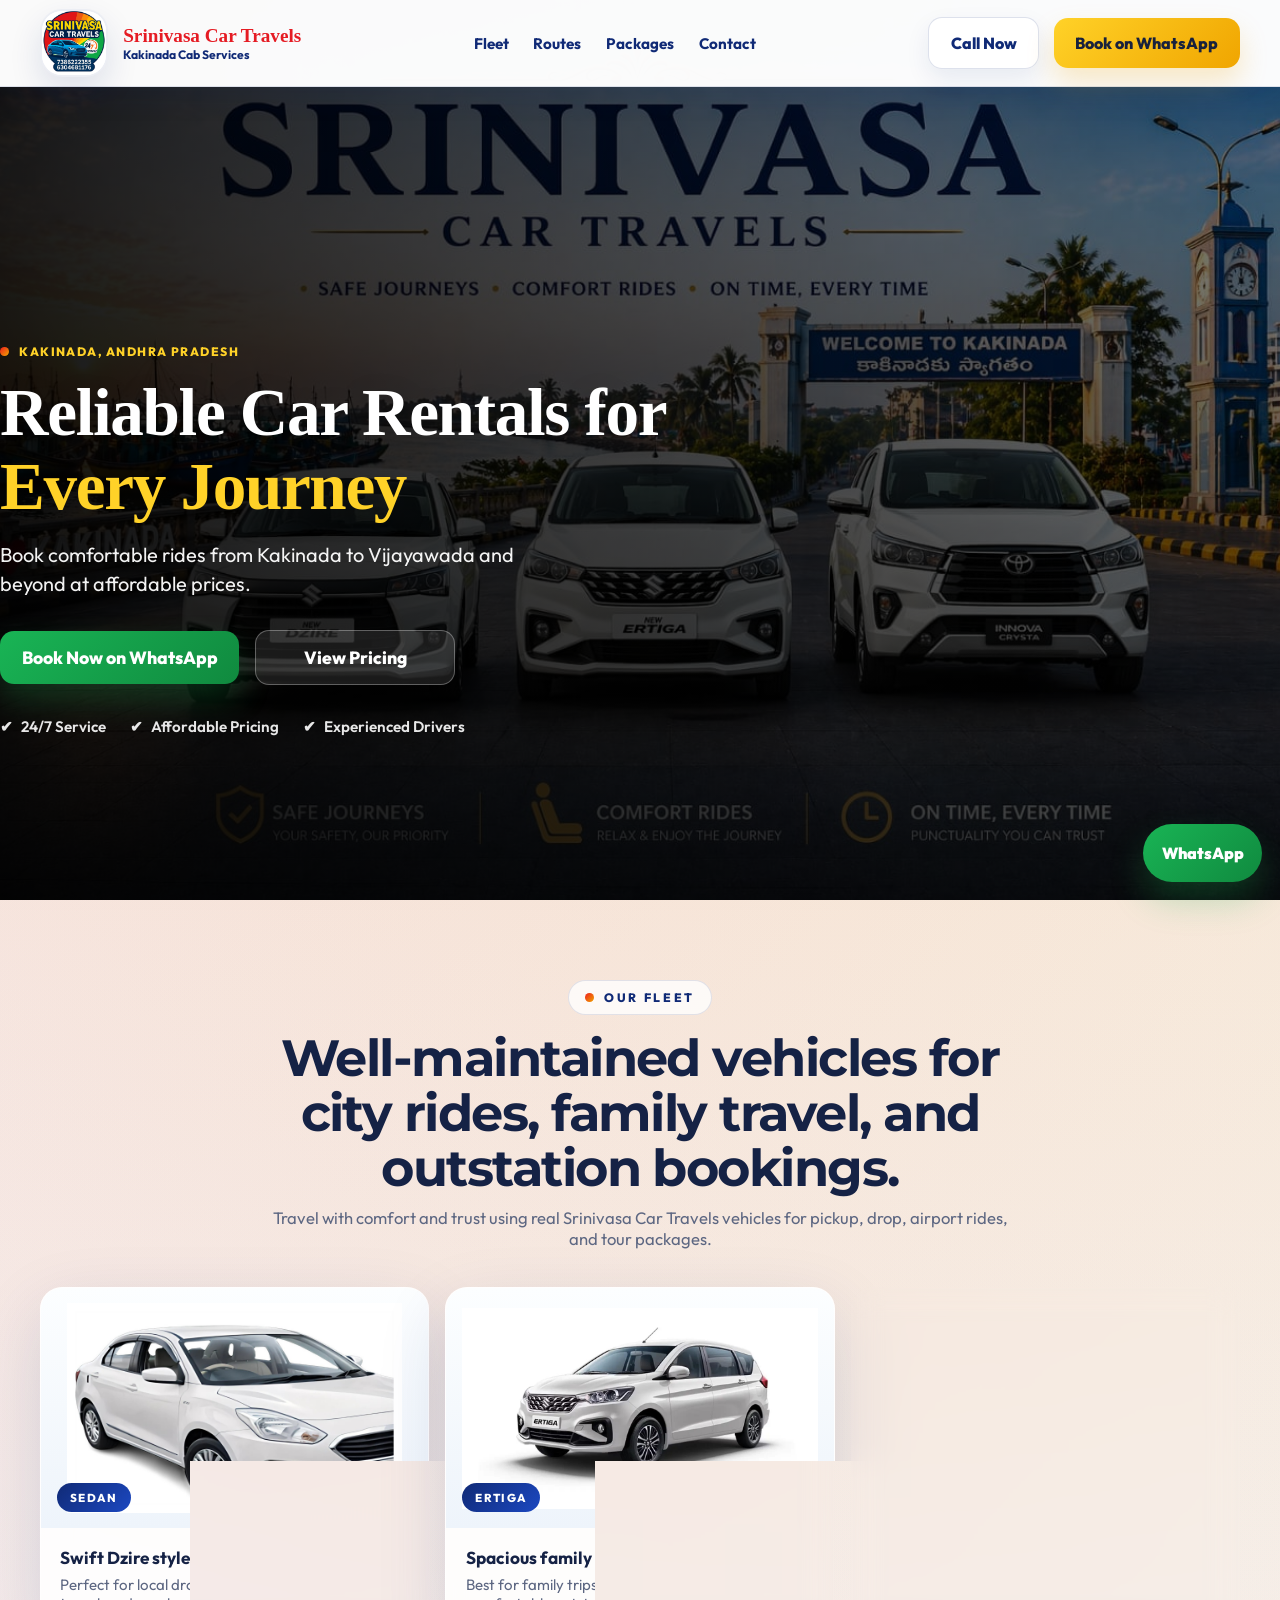
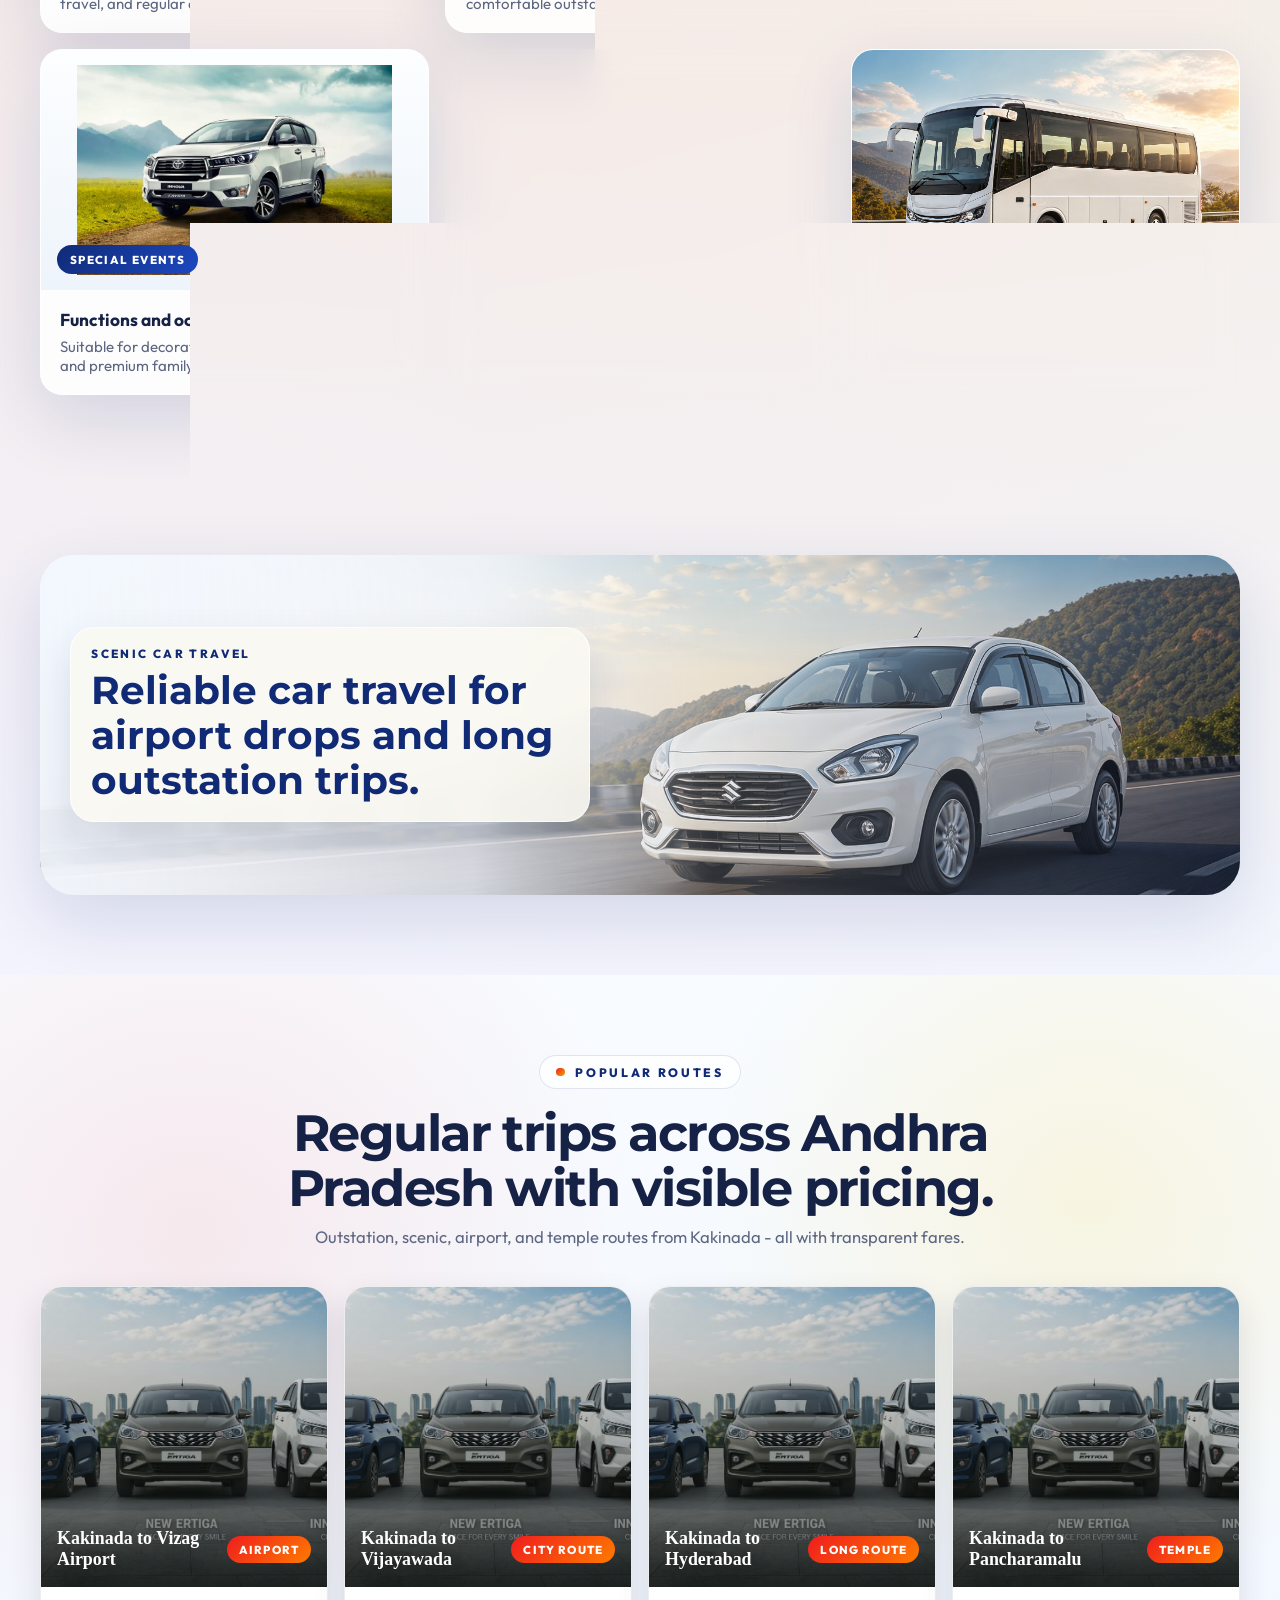
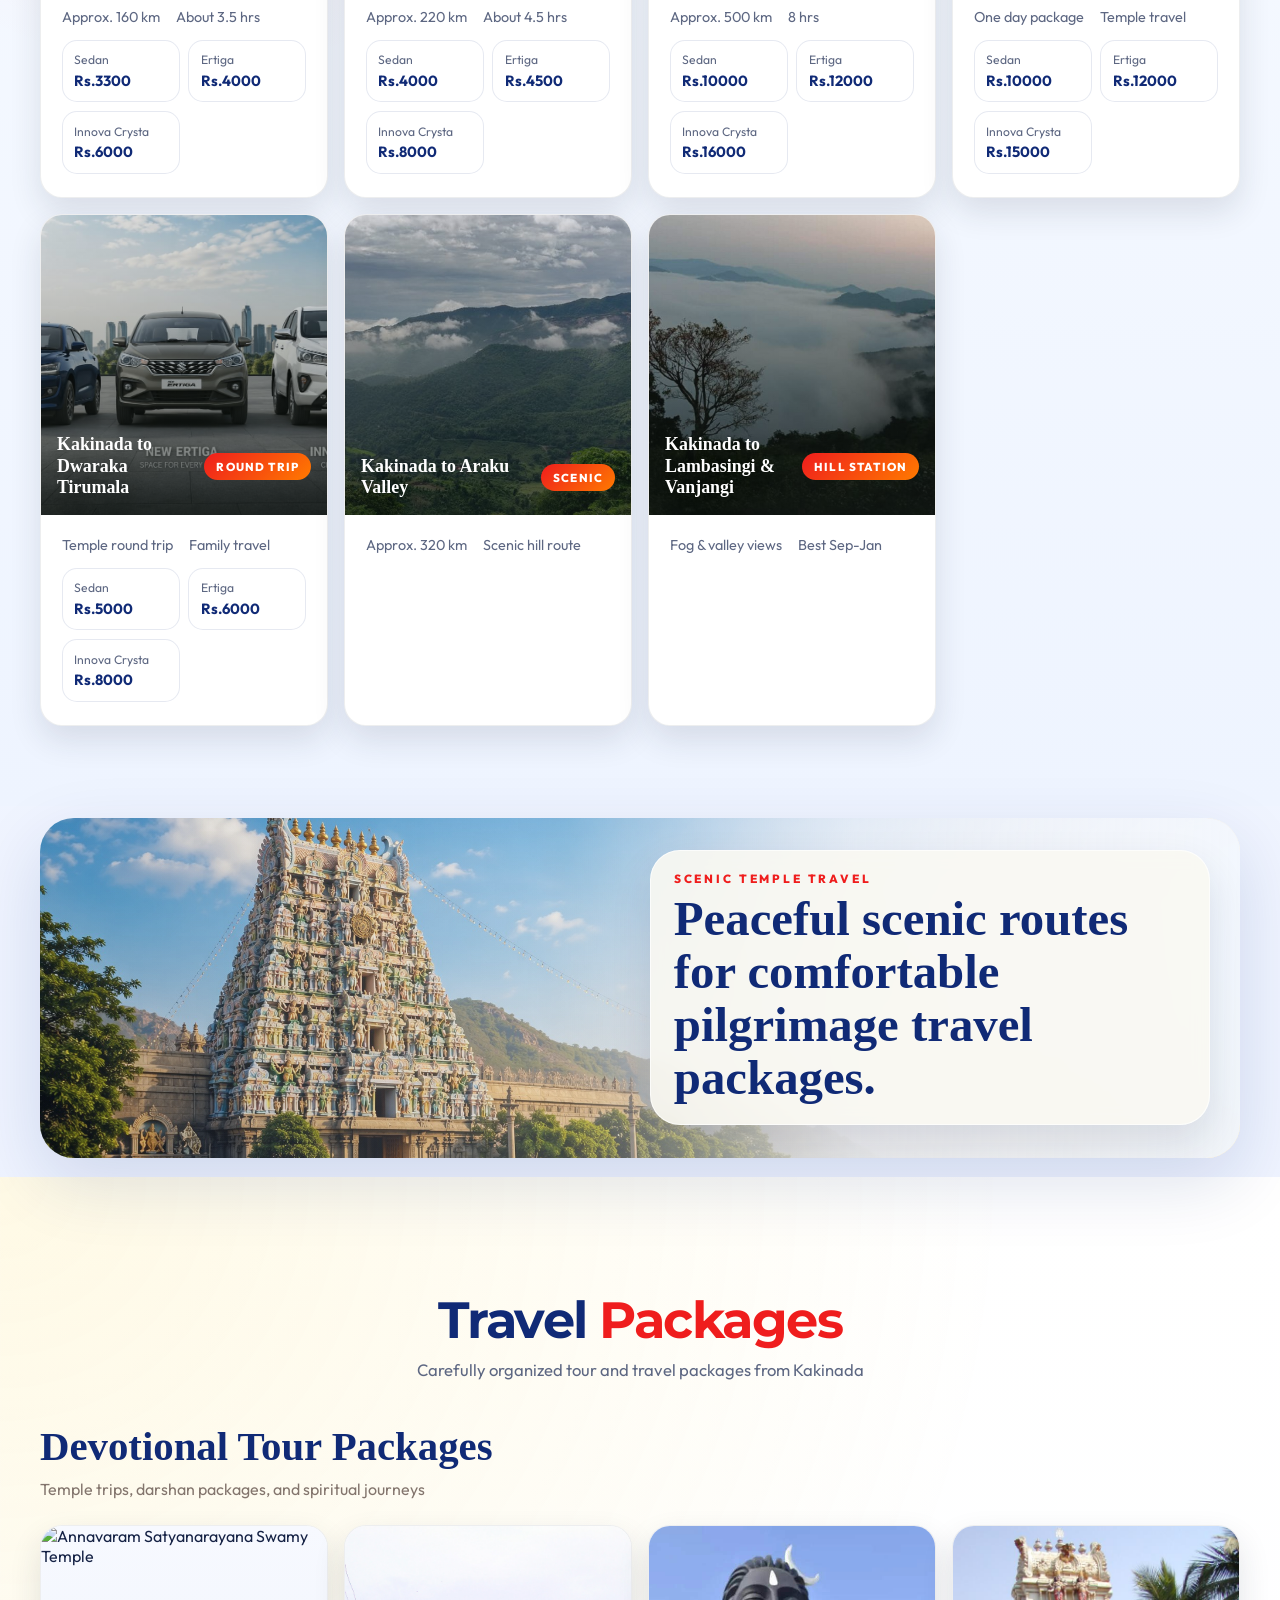
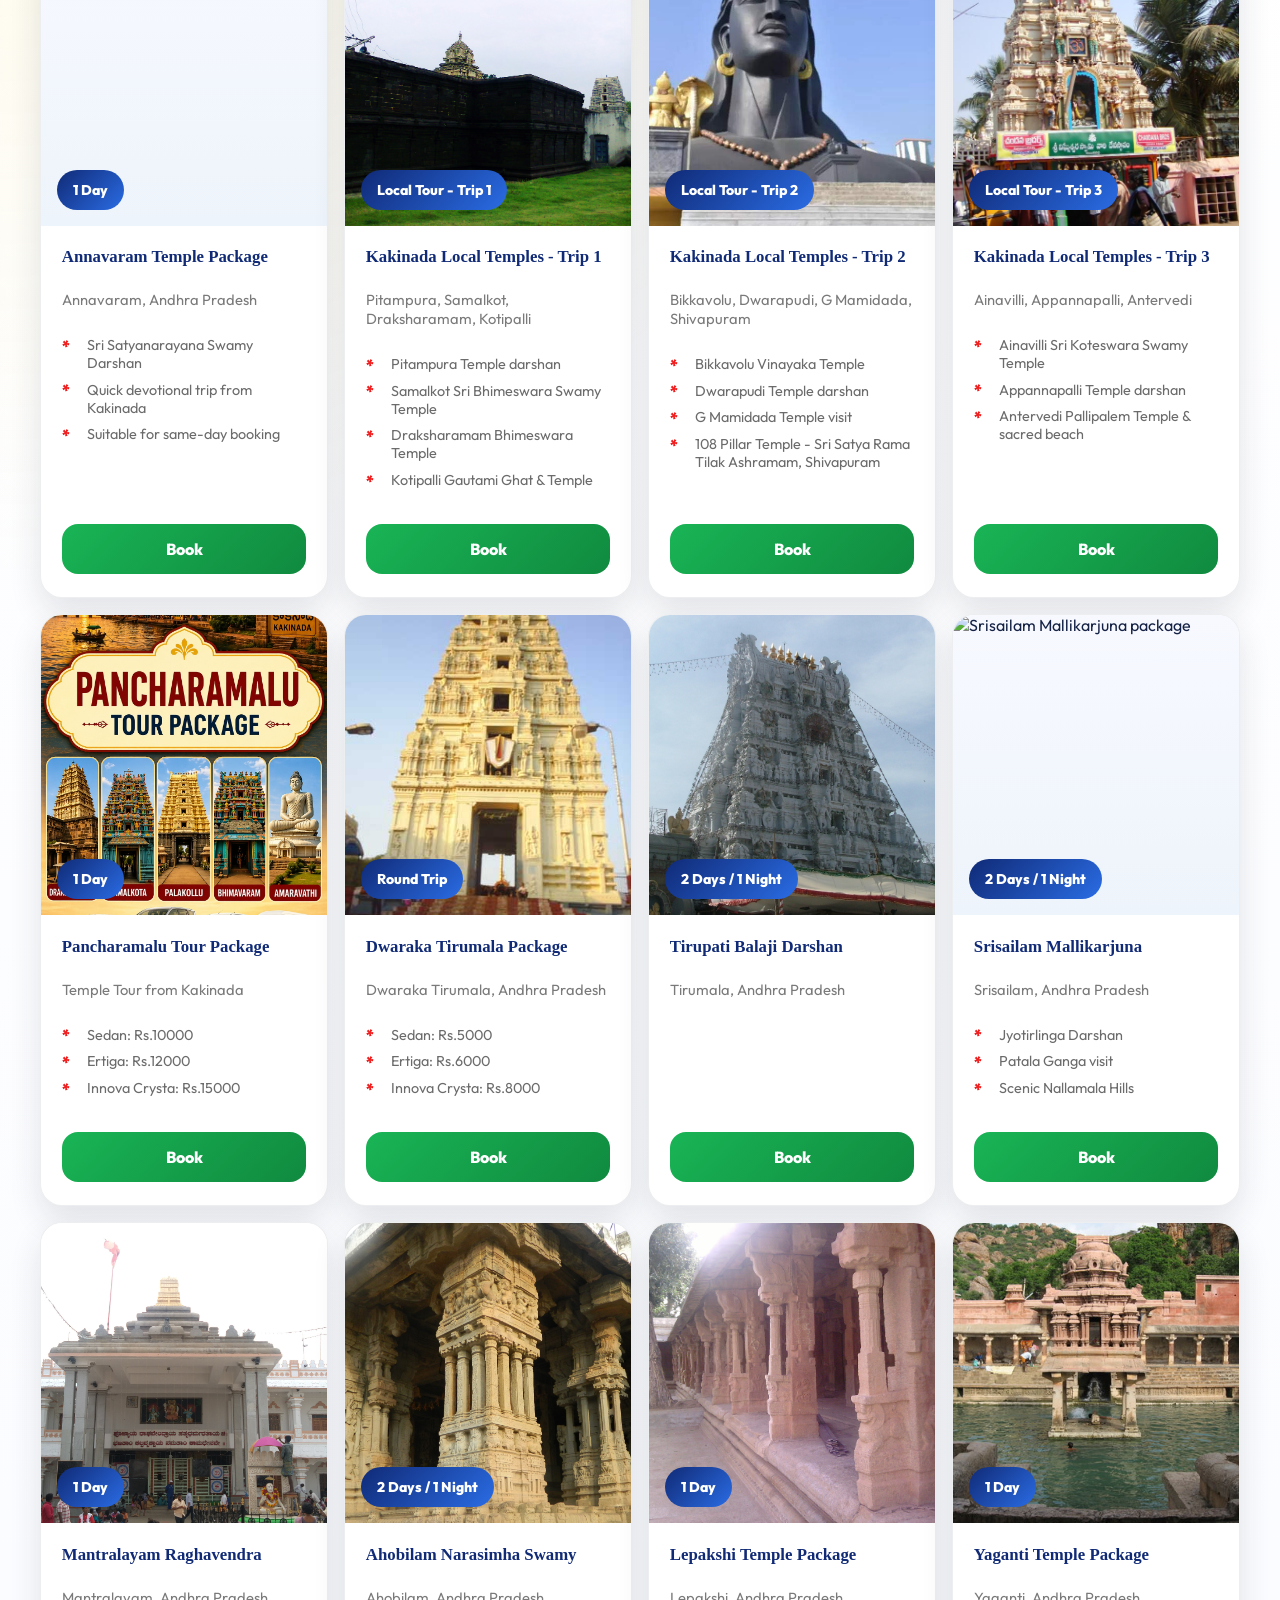
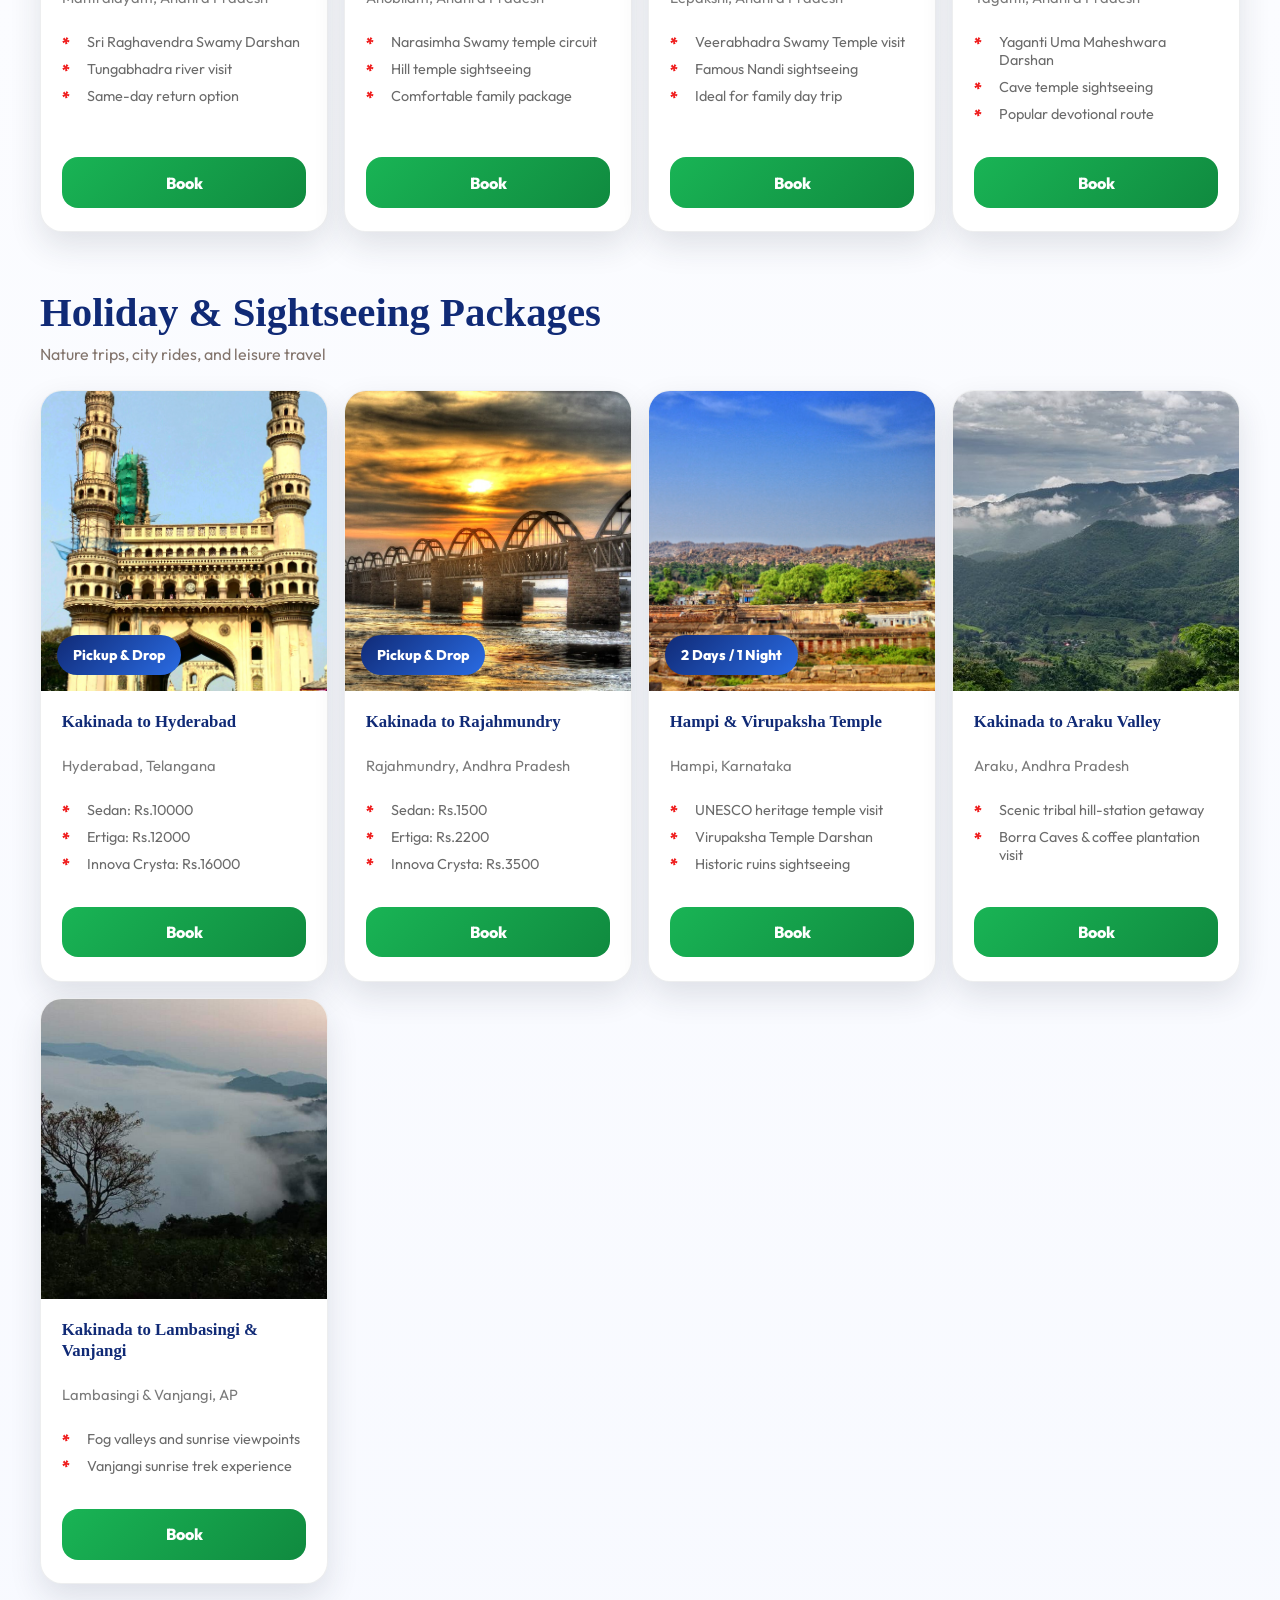
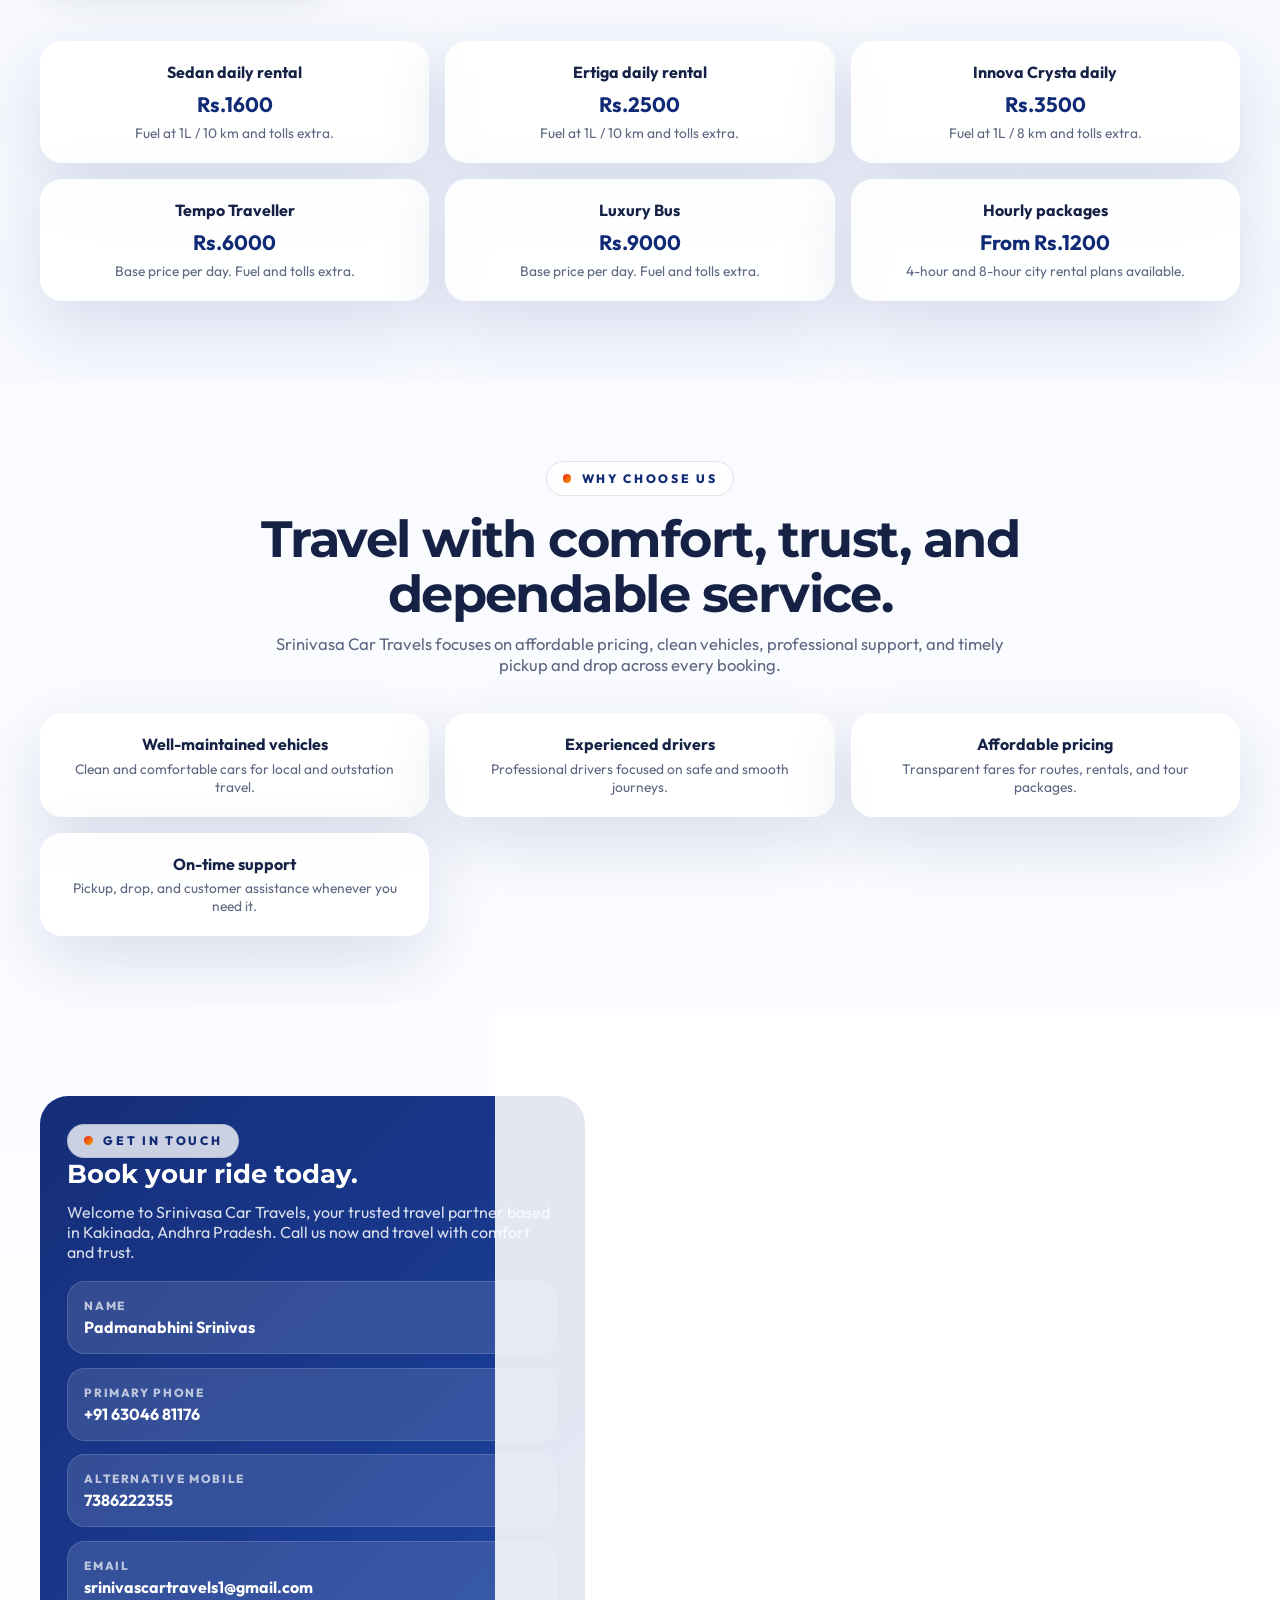
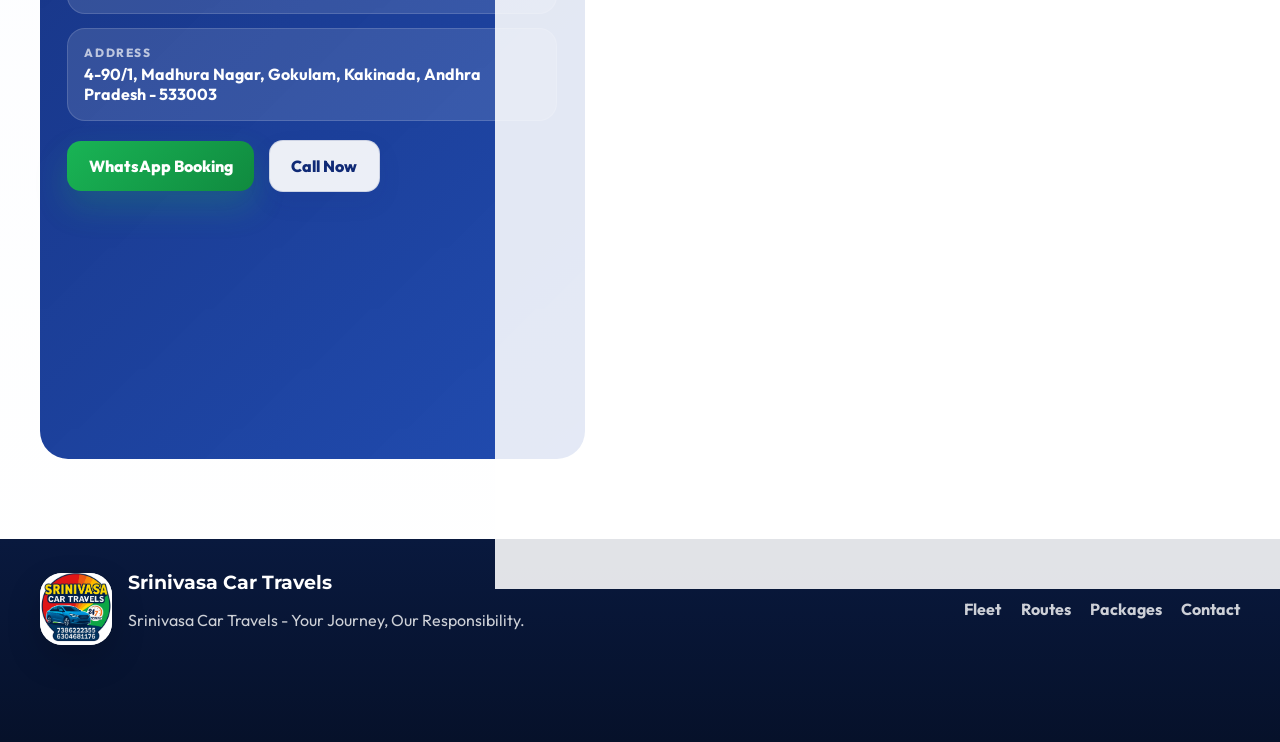
==== commit 0fb5a194: "Remove unwanted website content" ====
--- a/srinivasa car travels v2/index.html
+++ b/srinivasa car travels v2/index.html
@@ -1130,9 +1130,9 @@
             <a class="btn btn-secondary" href="#routes">View Pricing</a>
           </div>
           <div class="hero-trust-badges reveal">
-            <div class="trust-item"><span>âœ”</span> 24/7 Service</div>
-            <div class="trust-item"><span>âœ”</span> Affordable Pricing</div>
-            <div class="trust-item"><span>âœ”</span> Experienced Drivers</div>
+            <div class="trust-item"><span>&#10004;</span> 24/7 Service</div>
+            <div class="trust-item"><span>&#10004;</span> Affordable Pricing</div>
+            <div class="trust-item"><span>&#10004;</span> Experienced Drivers</div>
           </div>
         </div>
       </div>
@@ -1230,7 +1230,7 @@
         <div class="section-heading">
           <span class="eyebrow">Popular routes</span>
           <h2>Regular trips across Andhra Pradesh with visible pricing.</h2>
-          <p>Outstation, scenic, airport, and temple routes from Kakinada â€” all with transparent fares.</p>
+          <p>Outstation, scenic, airport, and temple routes from Kakinada - all with transparent fares.</p>
         </div>
         <div class="route-grid">
           <article class="route-card travel-card card reveal">
@@ -1318,7 +1318,7 @@
               <div class="route-title"><div>Kakinada to Lambasingi &amp; Vanjangi</div><span class="route-badge">Hill station</span></div>
             </div>
             <div class="route-body travel-card-body">
-              <div class="route-meta"><span>Fog &amp; valley views</span><span>Best Sep–Jan</span></div>
+              <div class="route-meta"><span>Fog &amp; valley views</span><span>Best Sep-Jan</span></div>
             </div>
           </article>
         </div>
@@ -1351,6 +1351,72 @@
             <p class="package-category-subtitle">Temple trips, darshan packages, and spiritual journeys</p>
           </div>
           <div class="package-grid">
+            <article class="package-card travel-card card reveal">
+              <div class="package-media travel-card-media">
+                <img src="assets/annavaram-temple.jpg" alt="Annavaram Satyanarayana Swamy Temple">
+                <span class="package-duration">1 Day</span>
+              </div>
+              <div class="package-body travel-card-body">
+                <h3>Annavaram Temple Package</h3>
+                <p class="package-location">Annavaram, Andhra Pradesh</p>
+                <ul class="feature-list">
+                  <li>Sri Satyanarayana Swamy Darshan</li>
+                  <li>Quick devotional trip from Kakinada</li>
+                  <li>Suitable for same-day booking</li>
+                </ul>
+                <a class="btn package-book" href="https://wa.me/916304681176?text=Hello%20Srinivasa%20Car%20Travels%2C%20I%20want%20to%20book%20Annavaram%20Temple%20package." target="_blank" rel="noopener">Book</a>
+              </div>
+            </article>
+            <article class="package-card travel-card card reveal">
+              <div class="package-media travel-card-media">
+                <img src="assets/draksharamam.jpg" alt="Kakinada local temples Trip 1 - Draksharamam Temple">
+                <span class="package-duration">Local Tour - Trip 1</span>
+              </div>
+              <div class="package-body travel-card-body">
+                <h3>Kakinada Local Temples - Trip 1</h3>
+                <p class="package-location">Pitampura, Samalkot, Draksharamam, Kotipalli</p>
+                <ul class="feature-list">
+                  <li>Pitampura Temple darshan</li>
+                  <li>Samalkot Sri Bhimeswara Swamy Temple</li>
+                  <li>Draksharamam Bhimeswara Temple</li>
+                  <li>Kotipalli Gautami Ghat &amp; Temple</li>
+                </ul>
+                <a class="btn package-book" href="https://wa.me/916304681176?text=Hello%20Srinivasa%20Car%20Travels%2C%20I%20want%20to%20book%20Kakinada%20Local%20Temples%20Trip%201%20(Pitampura%2C%20Samalkot%2C%20Draksharamam%2C%20Kotipalli)." target="_blank" rel="noopener">Book</a>
+              </div>
+            </article>
+            <article class="package-card travel-card card reveal">
+              <div class="package-media travel-card-media">
+                <img src="assets/dwarapudi.jpg" alt="Kakinada local temples Trip 2 - Dwarapudi Temple">
+                <span class="package-duration">Local Tour - Trip 2</span>
+              </div>
+              <div class="package-body travel-card-body">
+                <h3>Kakinada Local Temples - Trip 2</h3>
+                <p class="package-location">Bikkavolu, Dwarapudi, G Mamidada, Shivapuram</p>
+                <ul class="feature-list">
+                  <li>Bikkavolu Vinayaka Temple</li>
+                  <li>Dwarapudi Temple darshan</li>
+                  <li>G Mamidada Temple visit</li>
+                  <li>108 Pillar Temple - Sri Satya Rama Tilak Ashramam, Shivapuram</li>
+                </ul>
+                <a class="btn package-book" href="https://wa.me/916304681176?text=Hello%20Srinivasa%20Car%20Travels%2C%20I%20want%20to%20book%20Kakinada%20Local%20Temples%20Trip%202%20(Bikkavolu%2C%20Dwarapudi%2C%20G%20Mamidada%2C%20Shivapuram%20108%20Pillar%20Temple)." target="_blank" rel="noopener">Book</a>
+              </div>
+            </article>
+            <article class="package-card travel-card card reveal">
+              <div class="package-media travel-card-media">
+                <img src="assets/ainavilli.jpg" alt="Kakinada local temples Trip 3 - Ainavilli Temple">
+                <span class="package-duration">Local Tour - Trip 3</span>
+              </div>
+              <div class="package-body travel-card-body">
+                <h3>Kakinada Local Temples - Trip 3</h3>
+                <p class="package-location">Ainavilli, Appannapalli, Antervedi</p>
+                <ul class="feature-list">
+                  <li>Ainavilli Sri Koteswara Swamy Temple</li>
+                  <li>Appannapalli Temple darshan</li>
+                  <li>Antervedi Pallipalem Temple &amp; sacred beach</li>
+                </ul>
+                <a class="btn package-book" href="https://wa.me/916304681176?text=Hello%20Srinivasa%20Car%20Travels%2C%20I%20want%20to%20book%20Kakinada%20Local%20Temples%20Trip%203%20(Ainavilli%2C%20Appannapalli%2C%20Antervedi%20Pallipalem)." target="_blank" rel="noopener">Book</a>
+              </div>
+            </article>
             <article class="package-card travel-card card reveal package-card-poster">
               <div class="package-media package-media-poster travel-card-media">
                 <img src="assets/pancharamalu-poster.jpeg" alt="Pancharamalu devotional tour package poster from Srinivasa Car Travels">
@@ -1476,72 +1542,7 @@
                 <a class="btn package-book" href="https://wa.me/916304681176?text=Hello%20Srinivasa%20Car%20Travels%2C%20I%20want%20to%20book%20Yaganti%20Temple%20package." target="_blank" rel="noopener">Book</a>
               </div>
             </article>
-            <article class="package-card travel-card card reveal">
-              <div class="package-media travel-card-media">
-                <img src="assets/annavaram-temple.jpg" alt="Annavaram Satyanarayana Swamy Temple">
-                <span class="package-duration">1 Day</span>
-              </div>
-              <div class="package-body travel-card-body">
-                <h3>Annavaram Temple Package</h3>
-                <p class="package-location">Annavaram, Andhra Pradesh</p>
-                <ul class="feature-list">
-                  <li>Sri Satyanarayana Swamy Darshan</li>
-                  <li>Quick devotional trip from Kakinada</li>
-                  <li>Suitable for same-day booking</li>
-                </ul>
-                <a class="btn package-book" href="https://wa.me/916304681176?text=Hello%20Srinivasa%20Car%20Travels%2C%20I%20want%20to%20book%20Annavaram%20Temple%20package." target="_blank" rel="noopener">Book</a>
-              </div>
-            </article>
-            <article class="package-card travel-card card reveal">
-              <div class="package-media travel-card-media">
-                <img src="assets/draksharamam.jpg" alt="Kakinada local temples Trip 1 - Draksharamam Temple">
-                <span class="package-duration">Local Tour Â· Trip 1</span>
-              </div>
-              <div class="package-body travel-card-body">
-                <h3>Kakinada Local Temples â€“ Trip 1</h3>
-                <p class="package-location">Pitampura Â· Samalkot Â· Draksharamam Â· Kotipalli</p>
-                <ul class="feature-list">
-                  <li>Pitampura Temple darshan</li>
-                  <li>Samalkot Sri Bhimeswara Swamy Temple</li>
-                  <li>Draksharamam Bhimeswara Temple</li>
-                  <li>Kotipalli Gautami Ghat &amp; Temple</li>
-                </ul>
-                <a class="btn package-book" href="https://wa.me/916304681176?text=Hello%20Srinivasa%20Car%20Travels%2C%20I%20want%20to%20book%20Kakinada%20Local%20Temples%20Trip%201%20(Pitampura%2C%20Samalkot%2C%20Draksharamam%2C%20Kotipalli)." target="_blank" rel="noopener">Book</a>
-              </div>
-            </article>
-            <article class="package-card travel-card card reveal">
-              <div class="package-media travel-card-media">
-                <img src="assets/dwarapudi.jpg" alt="Kakinada local temples Trip 2 - Dwarapudi Temple">
-                <span class="package-duration">Local Tour Â· Trip 2</span>
-              </div>
-              <div class="package-body travel-card-body">
-                <h3>Kakinada Local Temples â€“ Trip 2</h3>
-                <p class="package-location">Bikkavolu Â· Dwarapudi Â· G Mamidada Â· Shivapuram</p>
-                <ul class="feature-list">
-                  <li>Bikkavolu Vinayaka Temple</li>
-                  <li>Dwarapudi Temple darshan</li>
-                  <li>G Mamidada Temple visit</li>
-                  <li>108 Pillar Temple â€“ Sri Satya Rama Tilak Ashramam, Shivapuram</li>
-                </ul>
-                <a class="btn package-book" href="https://wa.me/916304681176?text=Hello%20Srinivasa%20Car%20Travels%2C%20I%20want%20to%20book%20Kakinada%20Local%20Temples%20Trip%202%20(Bikkavolu%2C%20Dwarapudi%2C%20G%20Mamidada%2C%20Shivapuram%20108%20Pillar%20Temple)." target="_blank" rel="noopener">Book</a>
-              </div>
-            </article>
-            <article class="package-card travel-card card reveal">
-              <div class="package-media travel-card-media">
-                <img src="assets/ainavilli.jpg" alt="Kakinada local temples Trip 3 - Ainavilli Temple">
-                <span class="package-duration">Local Tour Â· Trip 3</span>
-              </div>
-              <div class="package-body travel-card-body">
-                <h3>Kakinada Local Temples â€“ Trip 3</h3>
-                <p class="package-location">Ainavilli Â· Appannapalli Â· Antervedi</p>
-                <ul class="feature-list">
-                  <li>Ainavilli Sri Koteswara Swamy Temple</li>
-                  <li>Appannapalli Temple darshan</li>
-                  <li>Antervedi Pallipalem Temple &amp; sacred beach</li>
-                </ul>
-                <a class="btn package-book" href="https://wa.me/916304681176?text=Hello%20Srinivasa%20Car%20Travels%2C%20I%20want%20to%20book%20Kakinada%20Local%20Temples%20Trip%203%20(Ainavilli%2C%20Appannapalli%2C%20Antervedi%20Pallipalem)." target="_blank" rel="noopener">Book</a>
-              </div>
-            </article>
+
           </div>
         </div>
 
@@ -1602,7 +1603,6 @@
             <article class="package-card travel-card card reveal">
               <div class="package-media travel-card-media">
                 <img src="assets/araku.jpg" alt="Kakinada to Araku Valley package scenic view">
-                <span class="package-duration">1â€“2 Days</span>
               </div>
               <div class="package-body travel-card-body">
                 <h3>Kakinada to Araku Valley</h3>
@@ -1617,7 +1617,6 @@
             <article class="package-card travel-card card reveal">
               <div class="package-media travel-card-media">
                 <img src="assets/lambasingi.jpg" alt="Kakinada to Lambasingi and Vanjangi package foggy view">
-                <span class="package-duration">1â€“2 Days</span>
               </div>
               <div class="package-body travel-card-body">
                 <h3>Kakinada to Lambasingi &amp; Vanjangi</h3>
@@ -1625,7 +1624,6 @@
                 <ul class="feature-list">
                   <li>Fog valleys and sunrise viewpoints</li>
                   <li>Vanjangi sunrise trek experience</li>
-                  <li>Best season: September â€“ January</li>
                 </ul>
                 <a class="btn package-book" href="https://wa.me/916304681176?text=Hello%20Srinivasa%20Car%20Travels%2C%20I%20want%20to%20book%20Lambasingi%20and%20Vanjangi%20trip." target="_blank" rel="noopener">Book</a>
               </div>
@@ -1655,21 +1653,6 @@
           <article class="price-card card reveal"><h4>Experienced drivers</h4><p>Professional drivers focused on safe and smooth journeys.</p></article>
           <article class="price-card card reveal"><h4>Affordable pricing</h4><p>Transparent fares for routes, rentals, and tour packages.</p></article>
           <article class="price-card card reveal"><h4>On-time support</h4><p>Pickup, drop, and customer assistance whenever you need it.</p></article>
-        </div>
-      </div>
-    </section>
-
-    <section>
-      <div class="shell">
-        <div class="section-heading">
-          <span class="eyebrow">Customer trust</span>
-          <h2>Simple, direct, and reliable service presentation.</h2>
-          <p>These testimonials help the page feel complete and persuasive while you gather real customer reviews later.</p>
-        </div>
-        <div class="testimonial-grid">
-          <article class="testimonial-card card reveal"><h3>Very smooth airport travel</h3><p>The ride to Vizag Airport was timely and comfortable. Booking through phone was quick and easy.</p><span>Priya R. | Kakinada</span></article>
-          <article class="testimonial-card card reveal"><h3>Good for family outstation trips</h3><p>We booked an Ertiga for a family ride and the service was polite, neat, and dependable throughout.</p><span>Harish K. | Samalkot</span></article>
-          <article class="testimonial-card card reveal"><h3>Pricing was clear and helpful</h3><p>The website showed route details directly, so it was easy to enquire without confusion.</p><span>Meena S. | Rajahmundry route</span></article>
         </div>
       </div>
     </section>
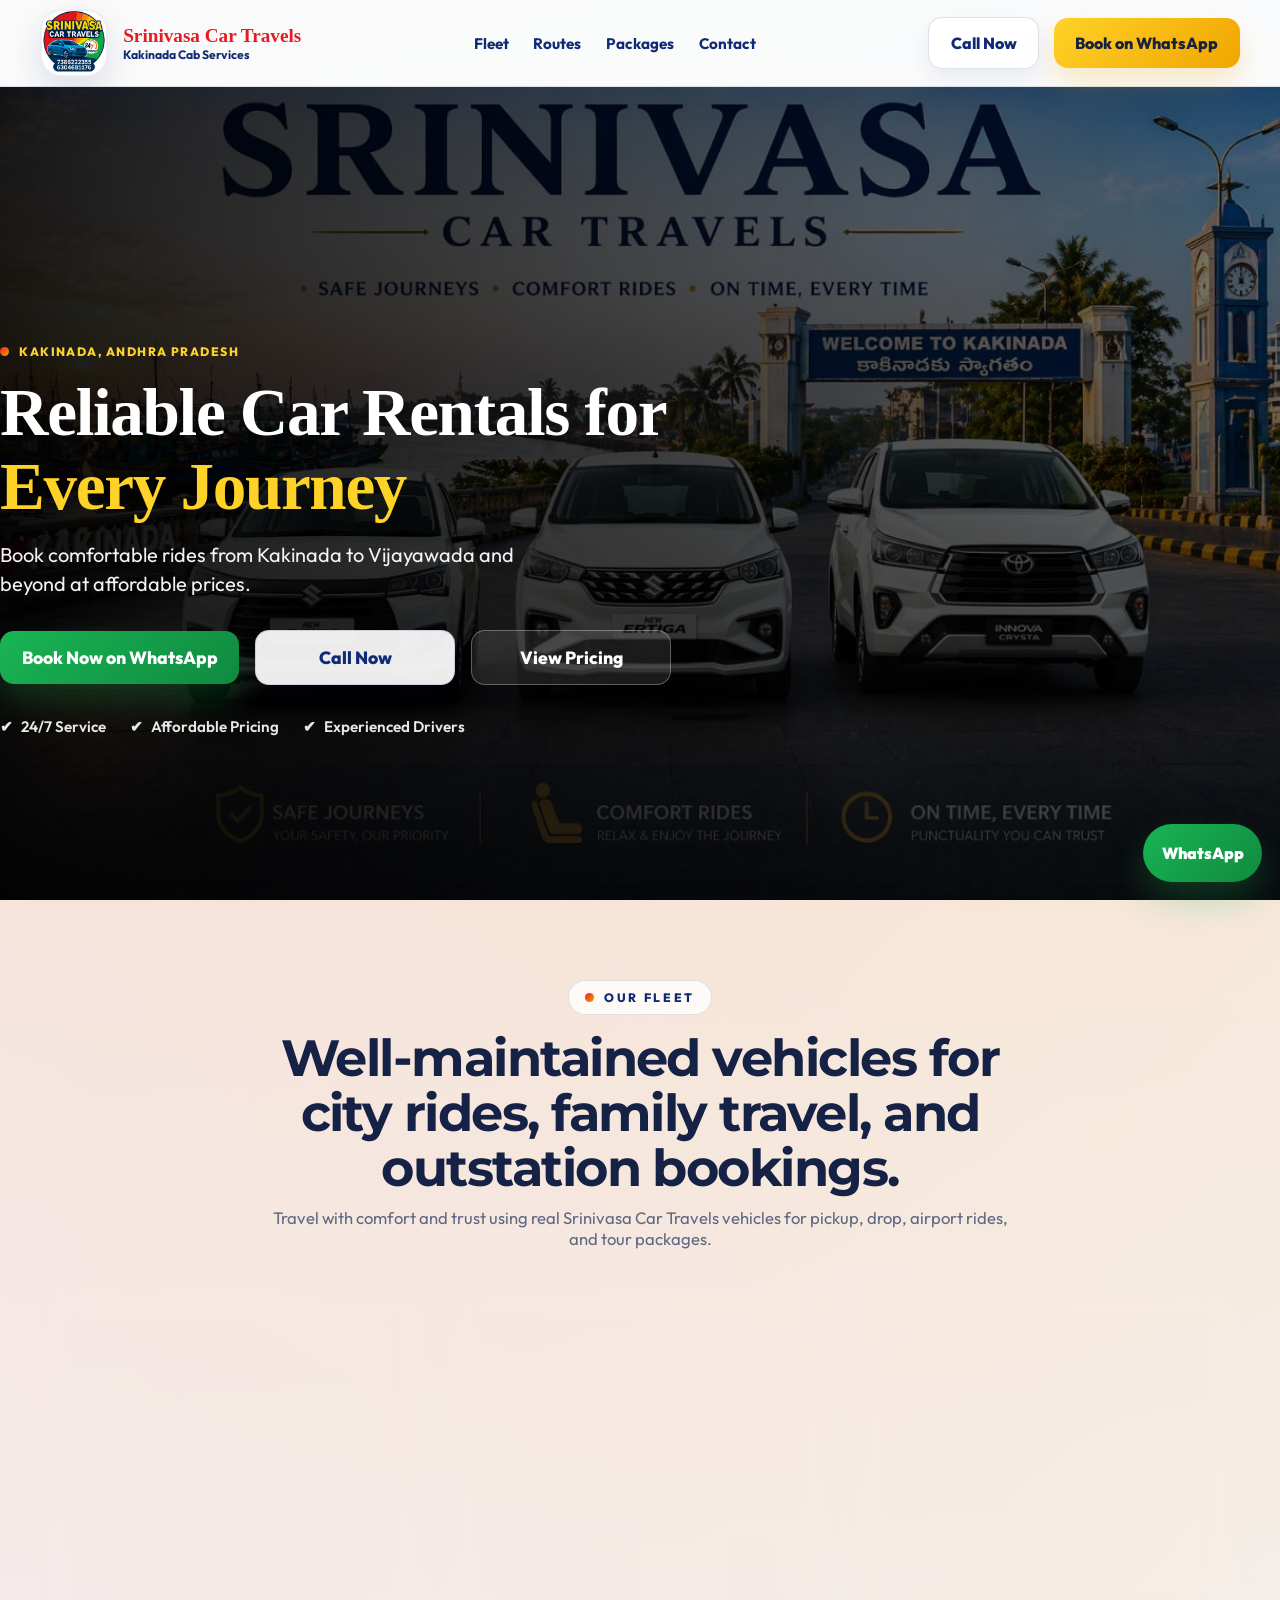
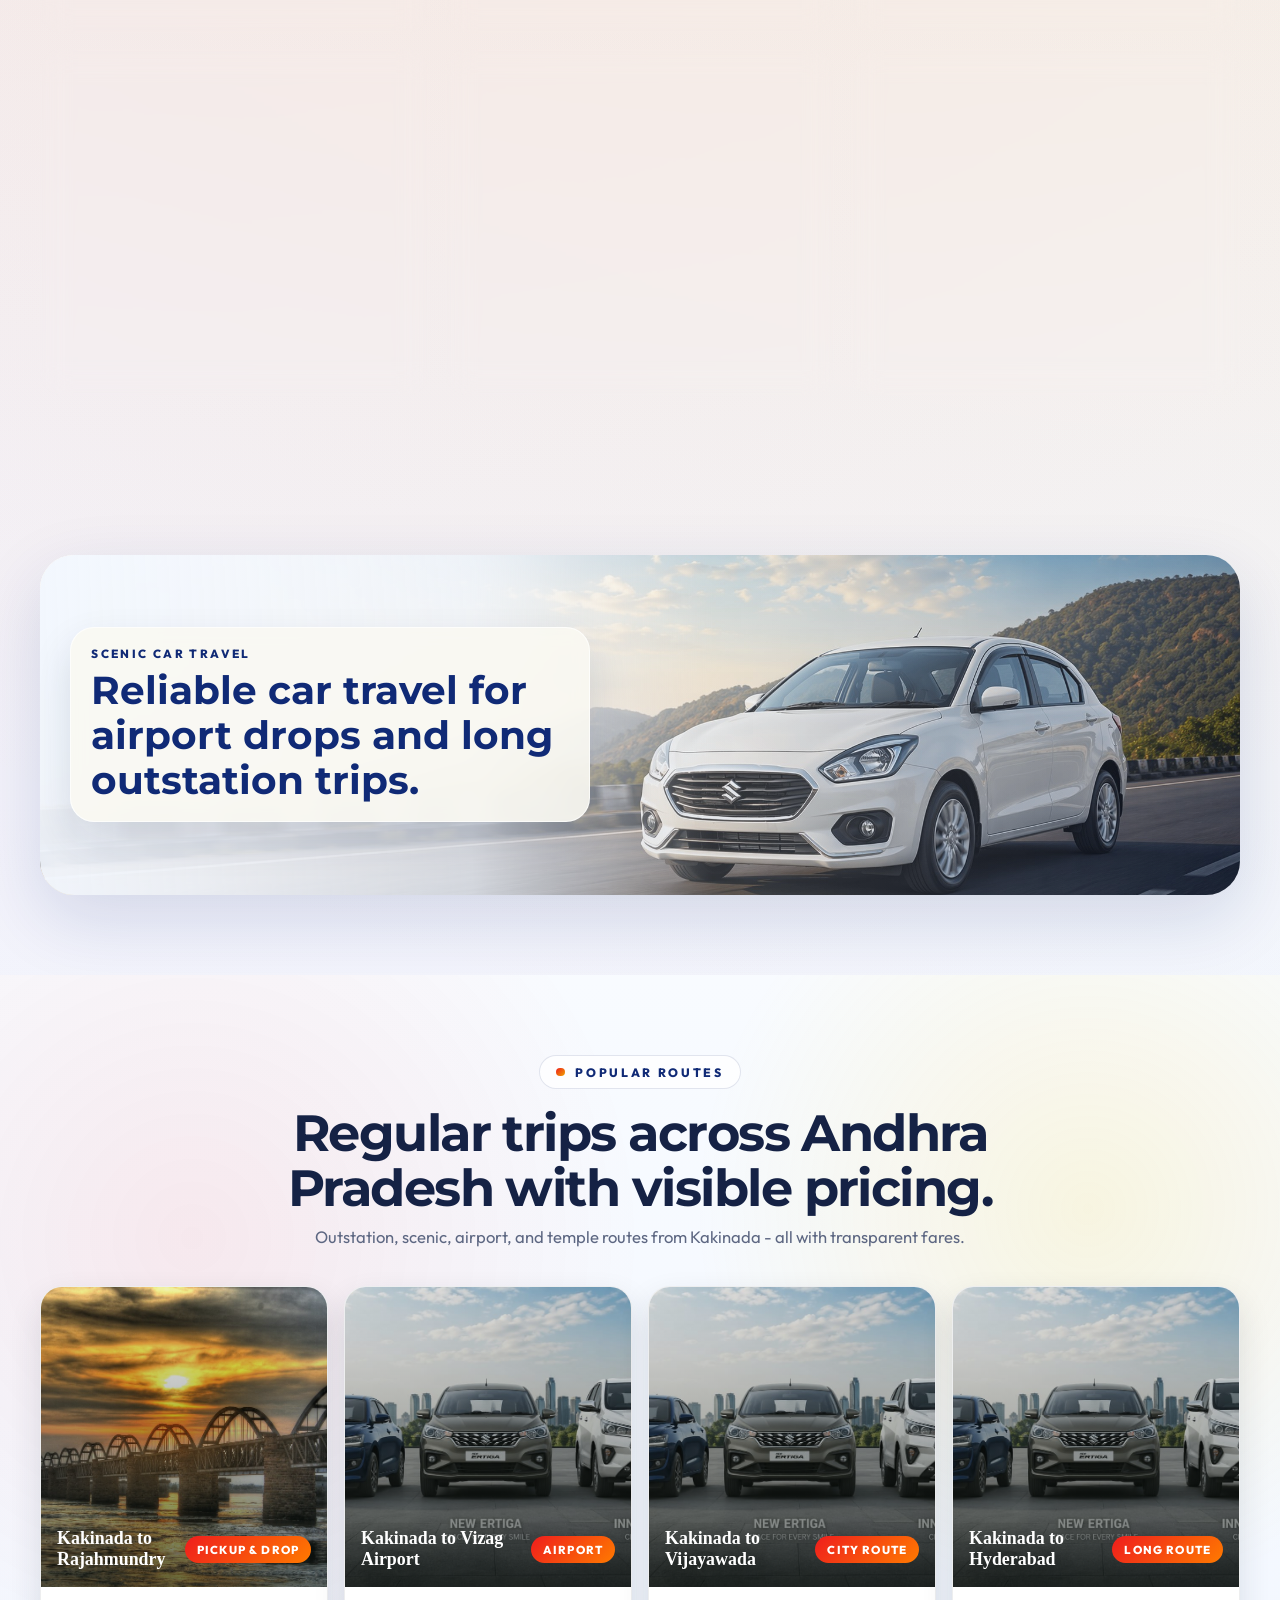
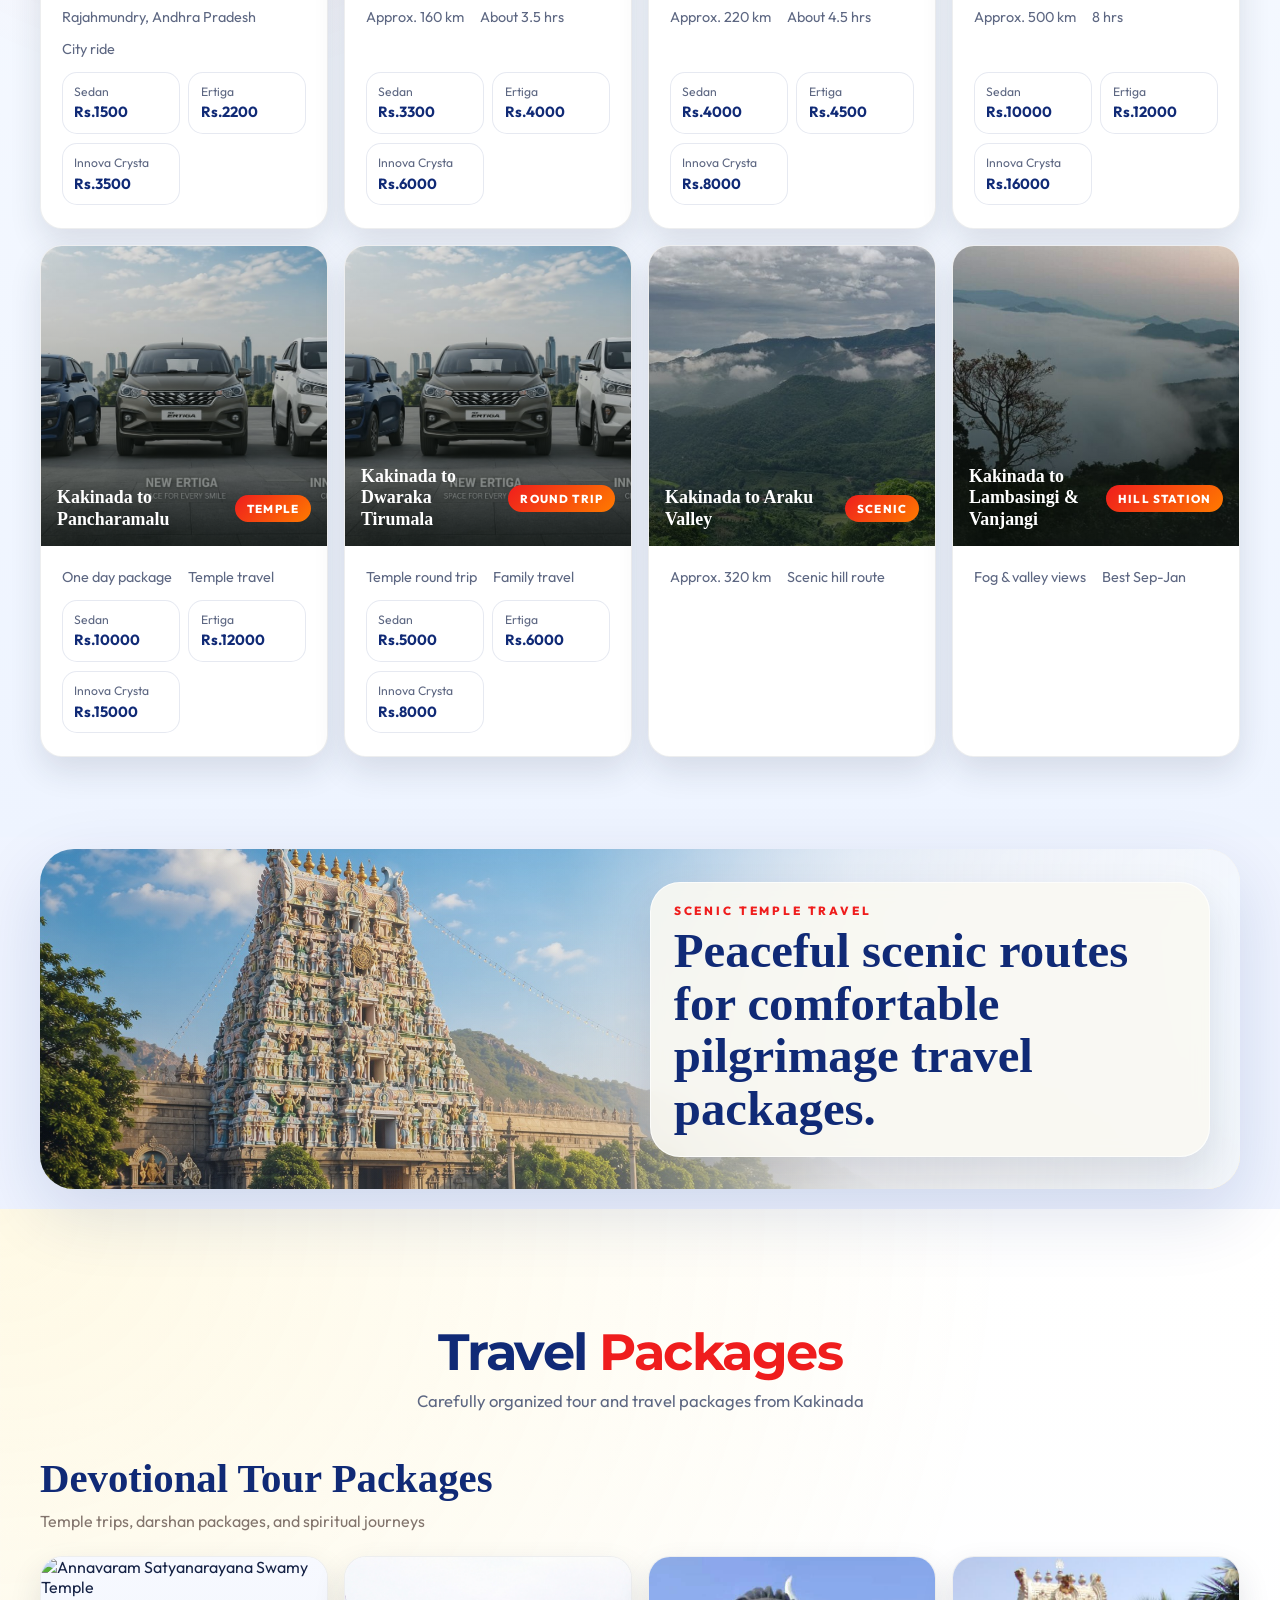
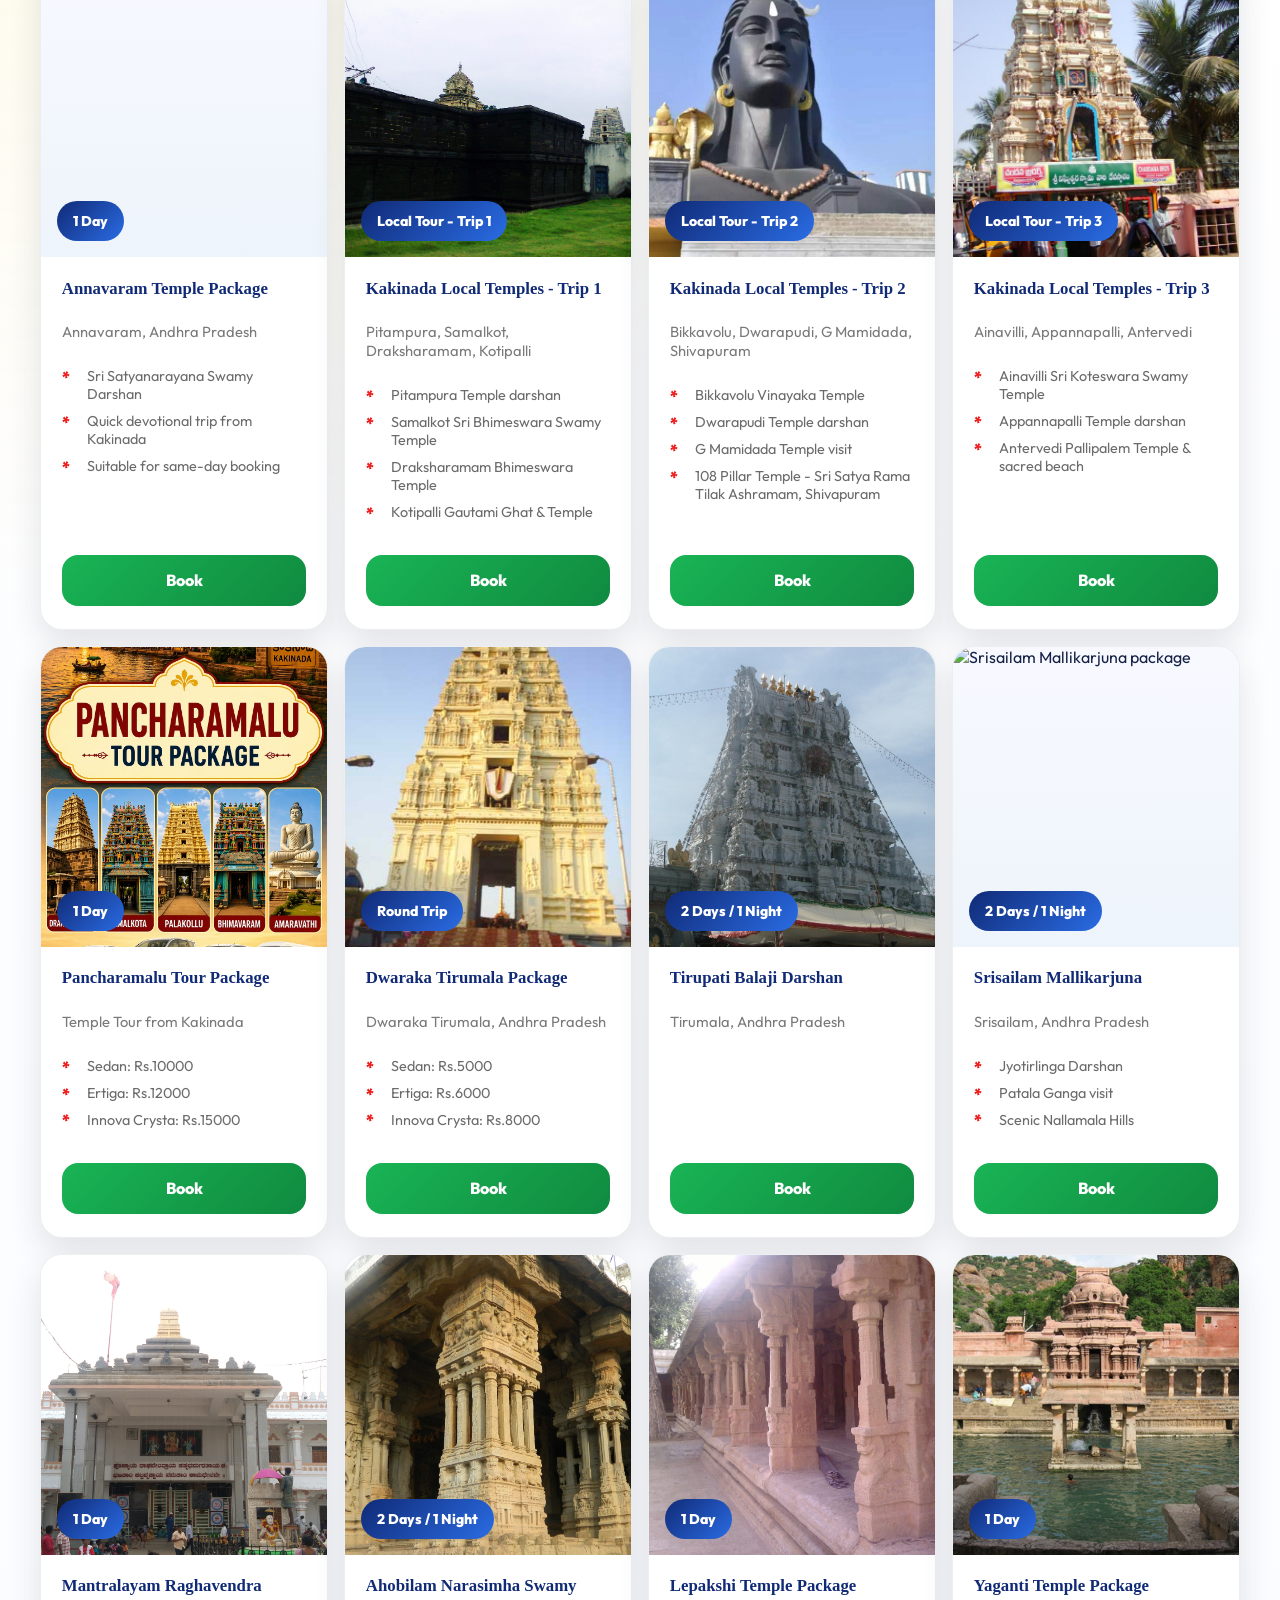
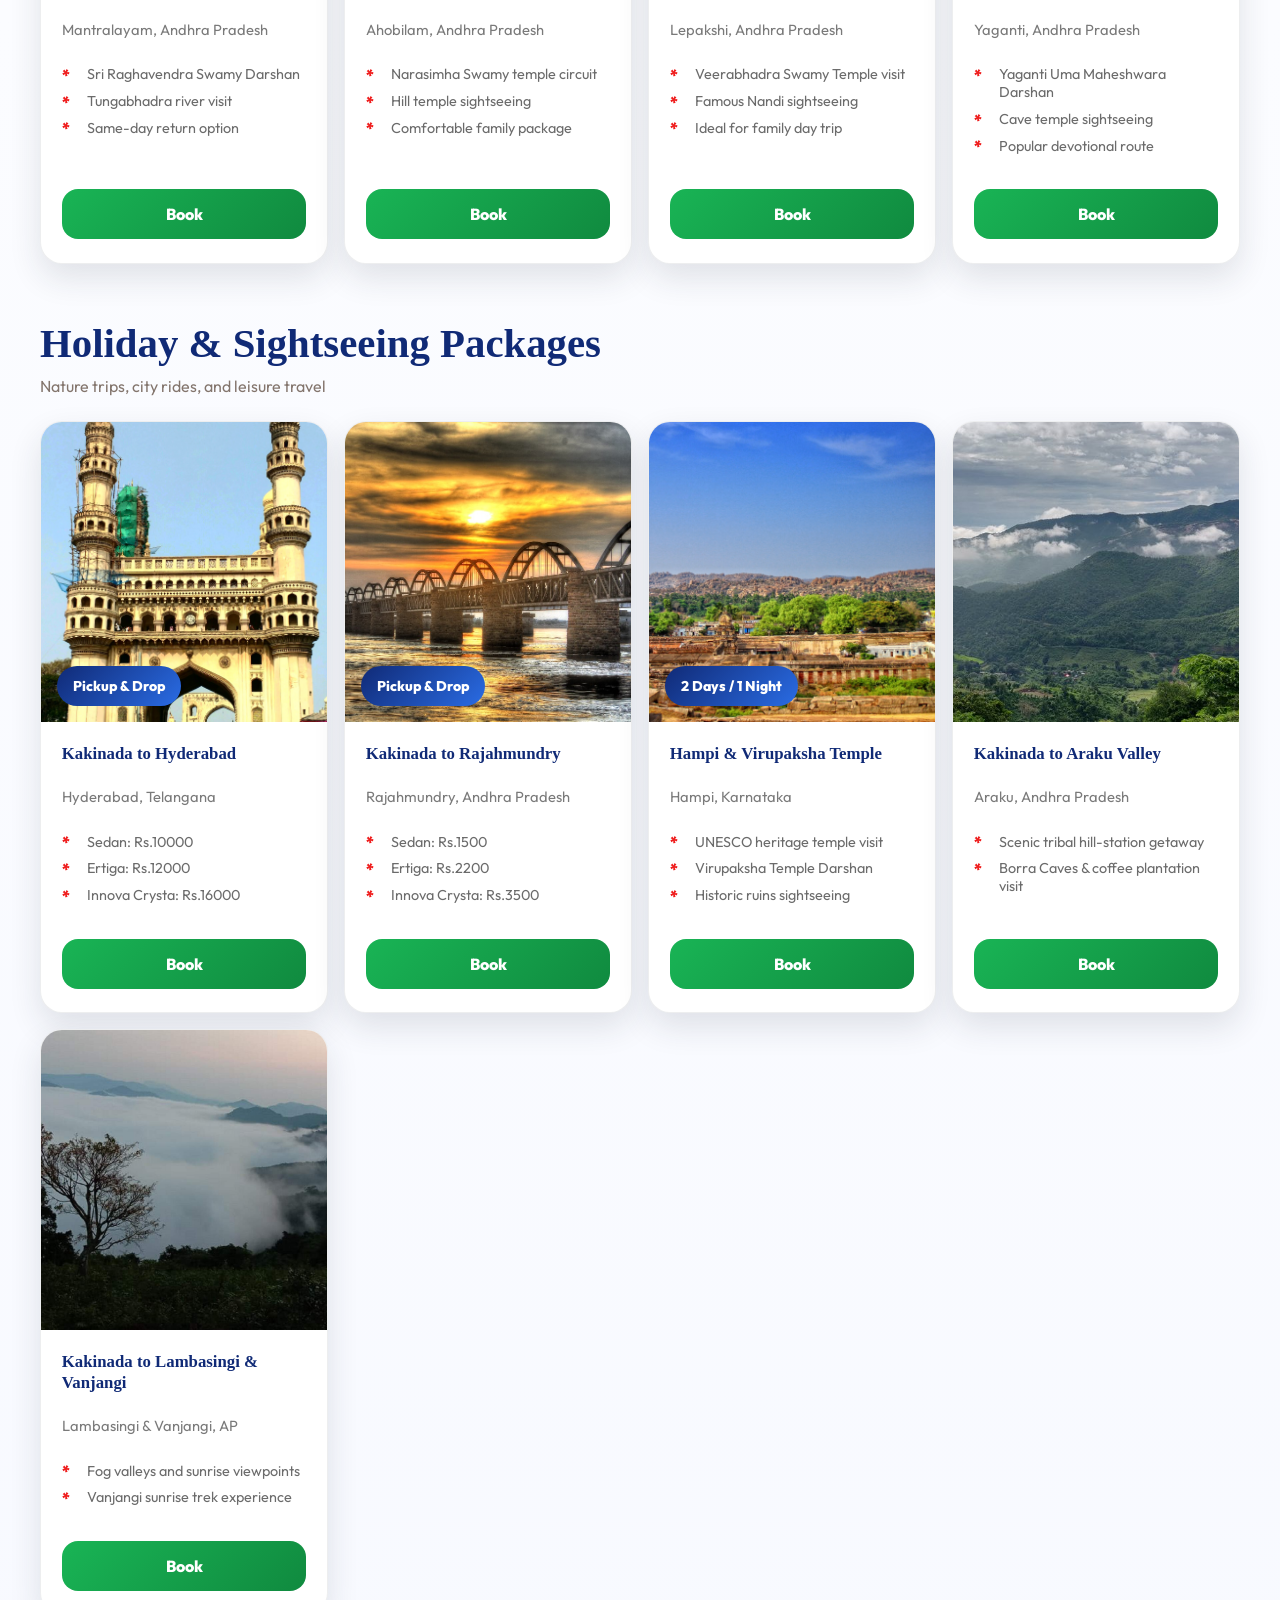
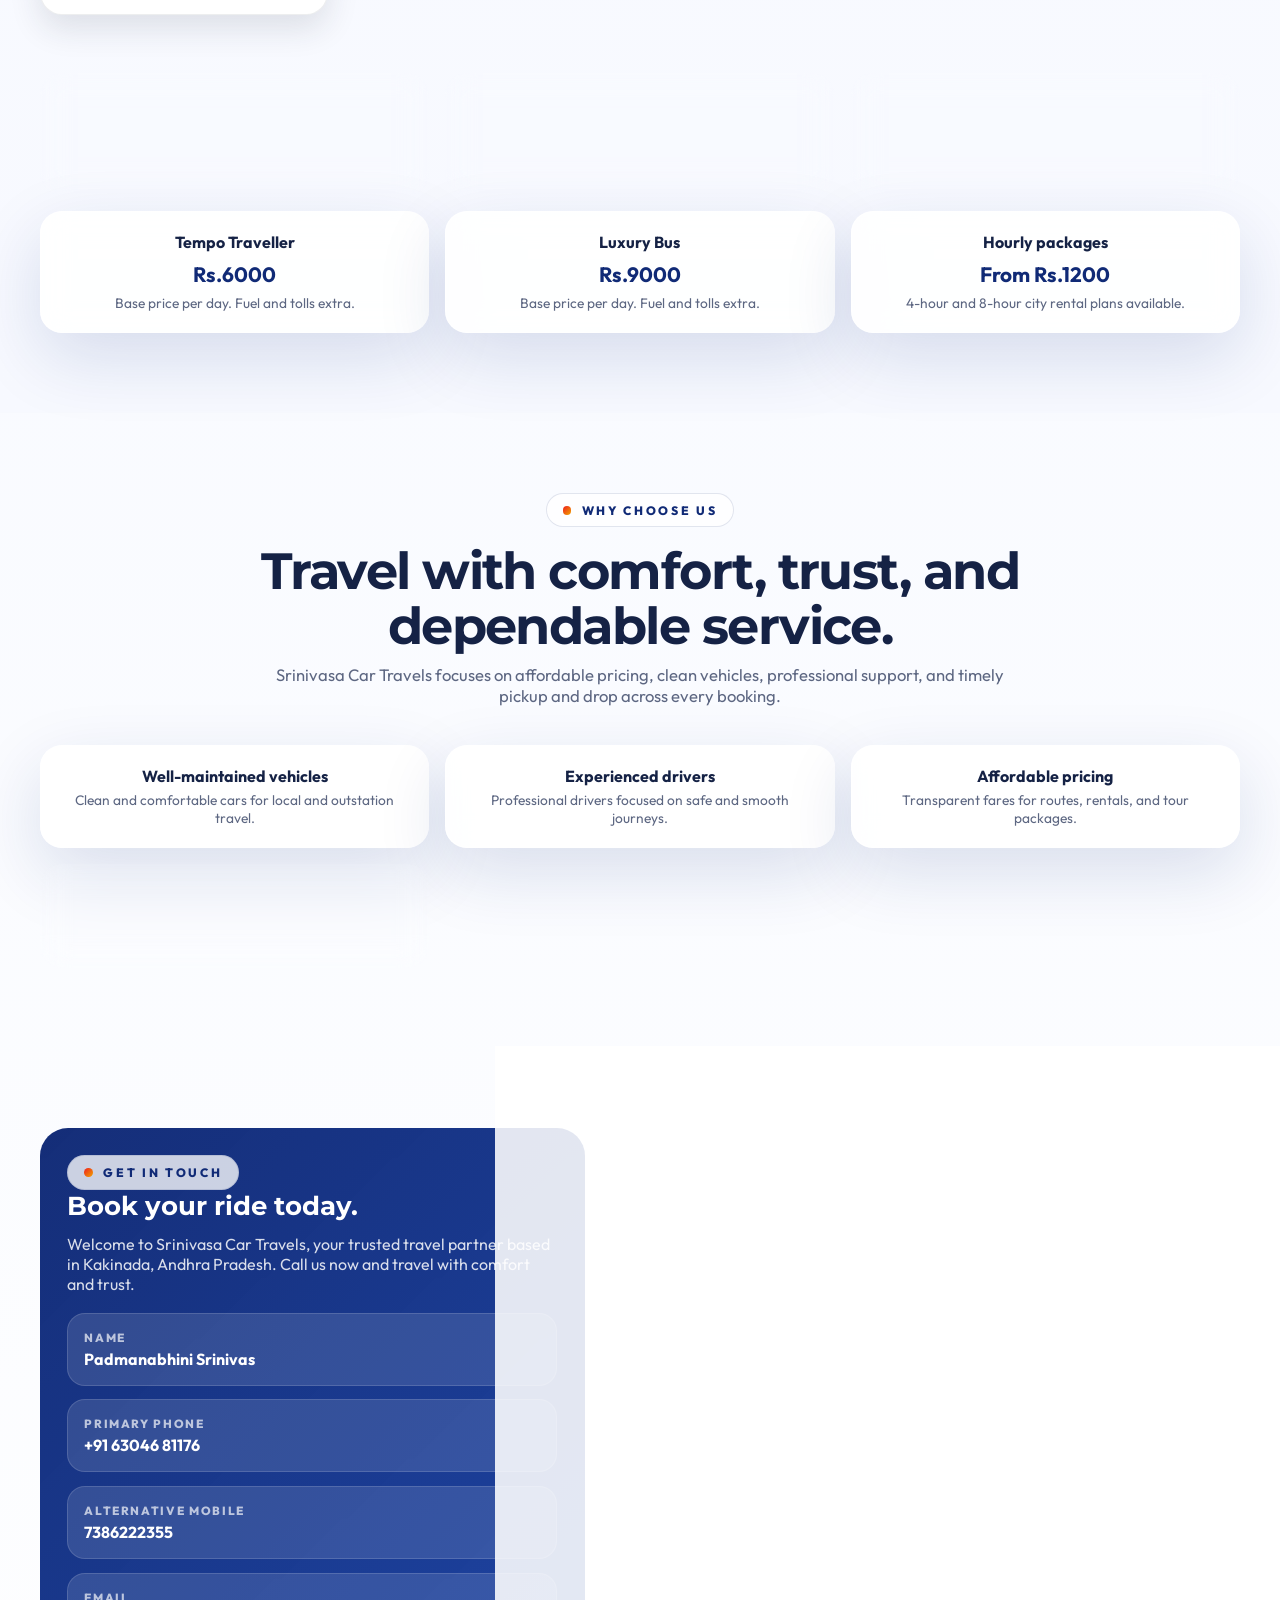
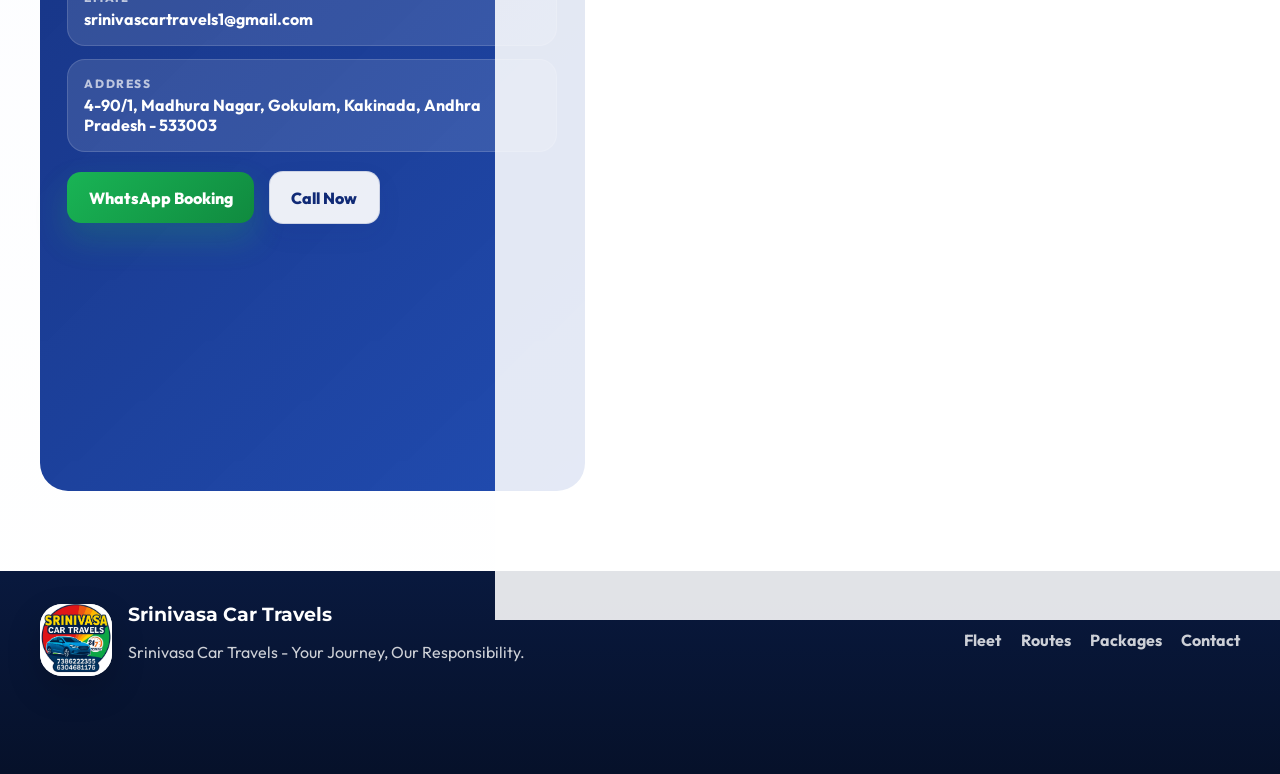
==== commit 26575bf9: "Update CTA and popular routes" ====
--- a/srinivasa car travels v2/index.html
+++ b/srinivasa car travels v2/index.html
@@ -1051,7 +1051,16 @@
       .brand-mark { width: 56px; height: 56px; }
       .brand-text strong { font-size: 1rem; }
       .floating-whatsapp { padding: 0 1rem; }
-      .header-actions .btn-light { display: none; }
+      .header-actions {
+        width: 100%;
+        gap: 0.65rem;
+      }
+      .header-actions .btn {
+        flex: 1 1 0;
+        min-width: 0;
+        min-height: 46px;
+        padding: 0.85rem 1rem;
+      }
       .hero-copy h1 { font-size: clamp(3rem, 16vw, 4.8rem); }
       .hero-dots { right: 1rem; bottom: 1rem; }
       .fleet-grid, .route-grid, .testimonial-grid, .package-price-grid, .package-grid { grid-template-columns: 1fr; }
@@ -1127,6 +1136,7 @@
           <p class="reveal" style="font-size: 1.25rem; margin-bottom: 2rem; color: rgba(255,255,255,0.95);">Book comfortable rides from Kakinada to Vijayawada and beyond at affordable prices.</p>
           <div class="hero-actions reveal">
             <a class="btn btn-whatsapp" href="https://wa.me/916304681176?text=Hello%20Srinivasa%20Car%20Travels%2C%20I%20want%20to%20book%20a%20ride." target="_blank" rel="noopener">Book Now on WhatsApp</a>
+            <a class="btn btn-light" href="tel:+916304681176">Call Now</a>
             <a class="btn btn-secondary" href="#routes">View Pricing</a>
           </div>
           <div class="hero-trust-badges reveal">
@@ -1233,6 +1243,20 @@
           <p>Outstation, scenic, airport, and temple routes from Kakinada - all with transparent fares.</p>
         </div>
         <div class="route-grid">
+          <article class="route-card travel-card card reveal">
+            <div class="route-media travel-card-media">
+              <img src="assets/rajahmundry.jpg" alt="Kakinada to Rajahmundry route card - Godavari visual">
+              <div class="route-title"><div>Kakinada to Rajahmundry</div><span class="route-badge">Pickup &amp; Drop</span></div>
+            </div>
+            <div class="route-body travel-card-body">
+              <div class="route-meta"><span>Rajahmundry, Andhra Pradesh</span><span>City ride</span></div>
+              <div class="route-prices">
+                <div><span>Sedan</span><strong>Rs.1500</strong></div>
+                <div><span>Ertiga</span><strong>Rs.2200</strong></div>
+                <div><span>Innova Crysta</span><strong>Rs.3500</strong></div>
+              </div>
+            </div>
+          </article>
           <article class="route-card travel-card card reveal">
             <div class="route-media travel-card-media">
               <img src="assets/popular-routes-cars.jpg" alt="Kakinada to Vizag Airport route card">
